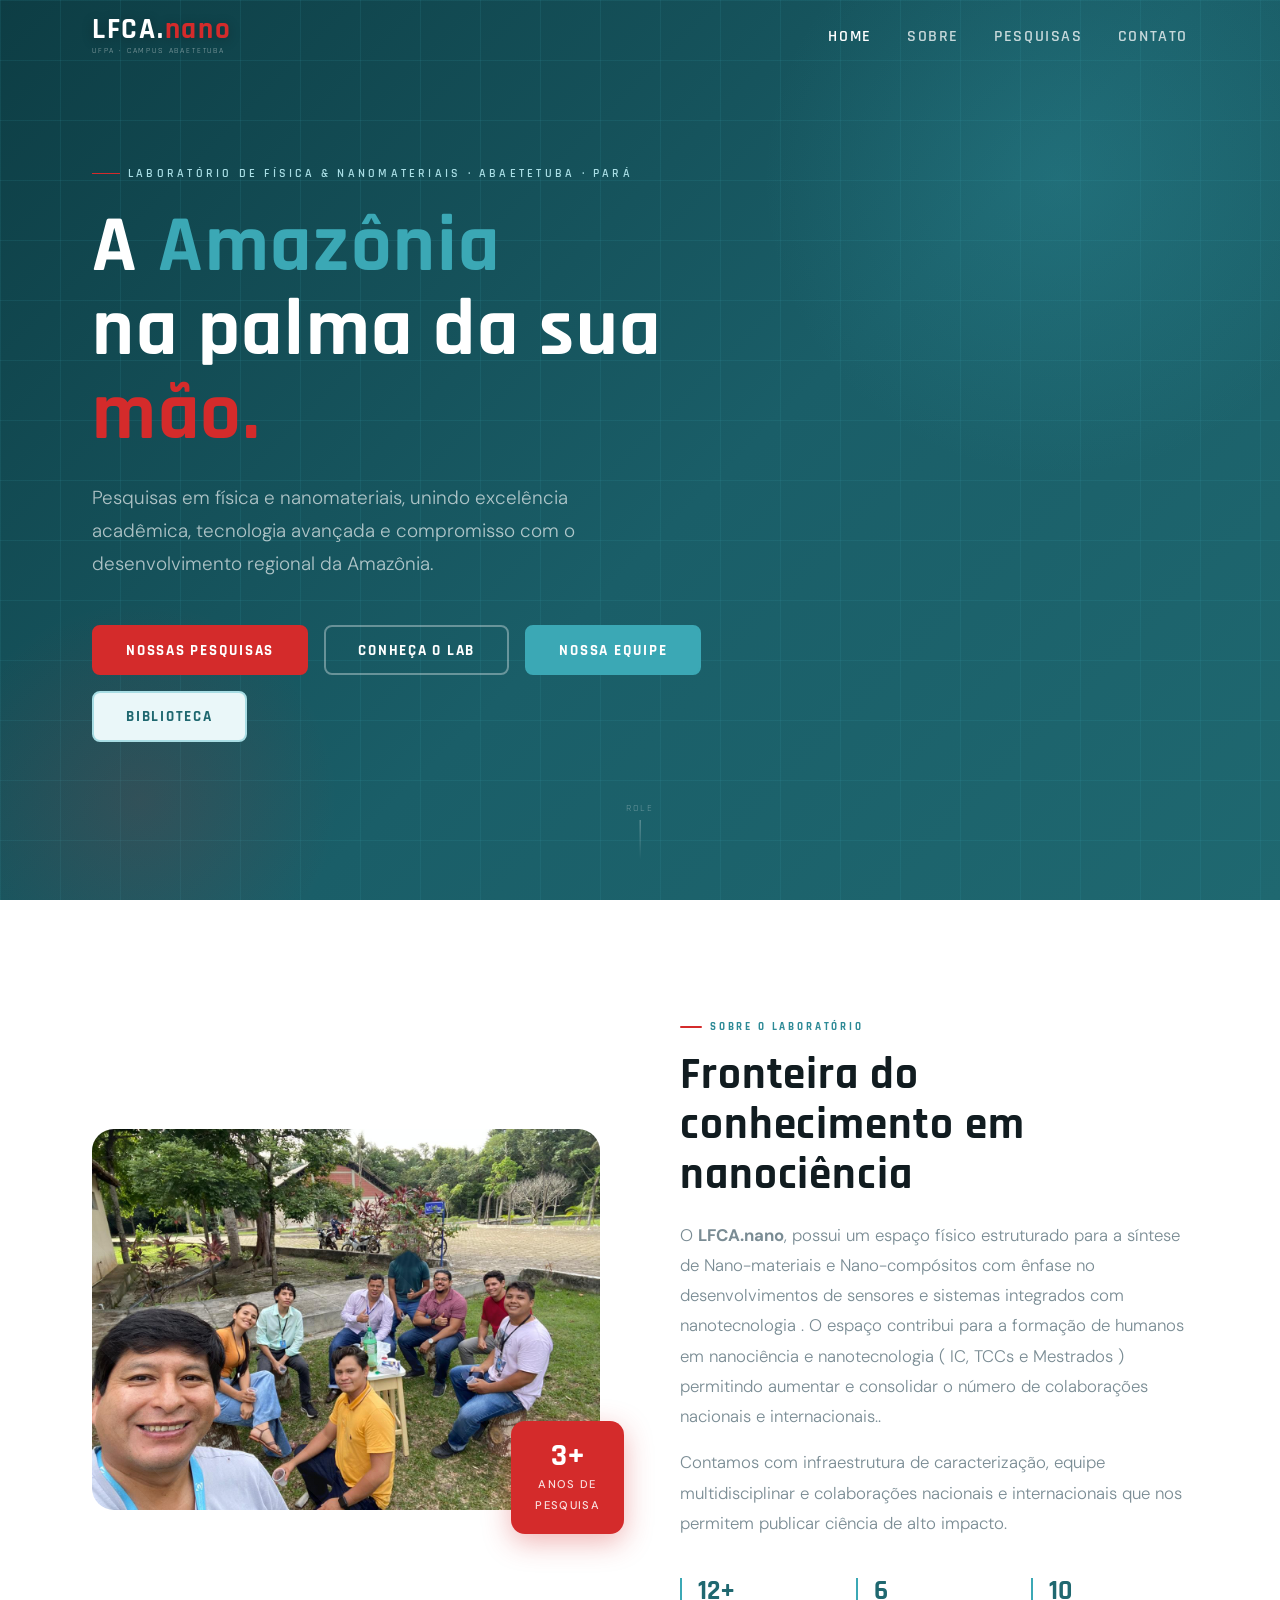
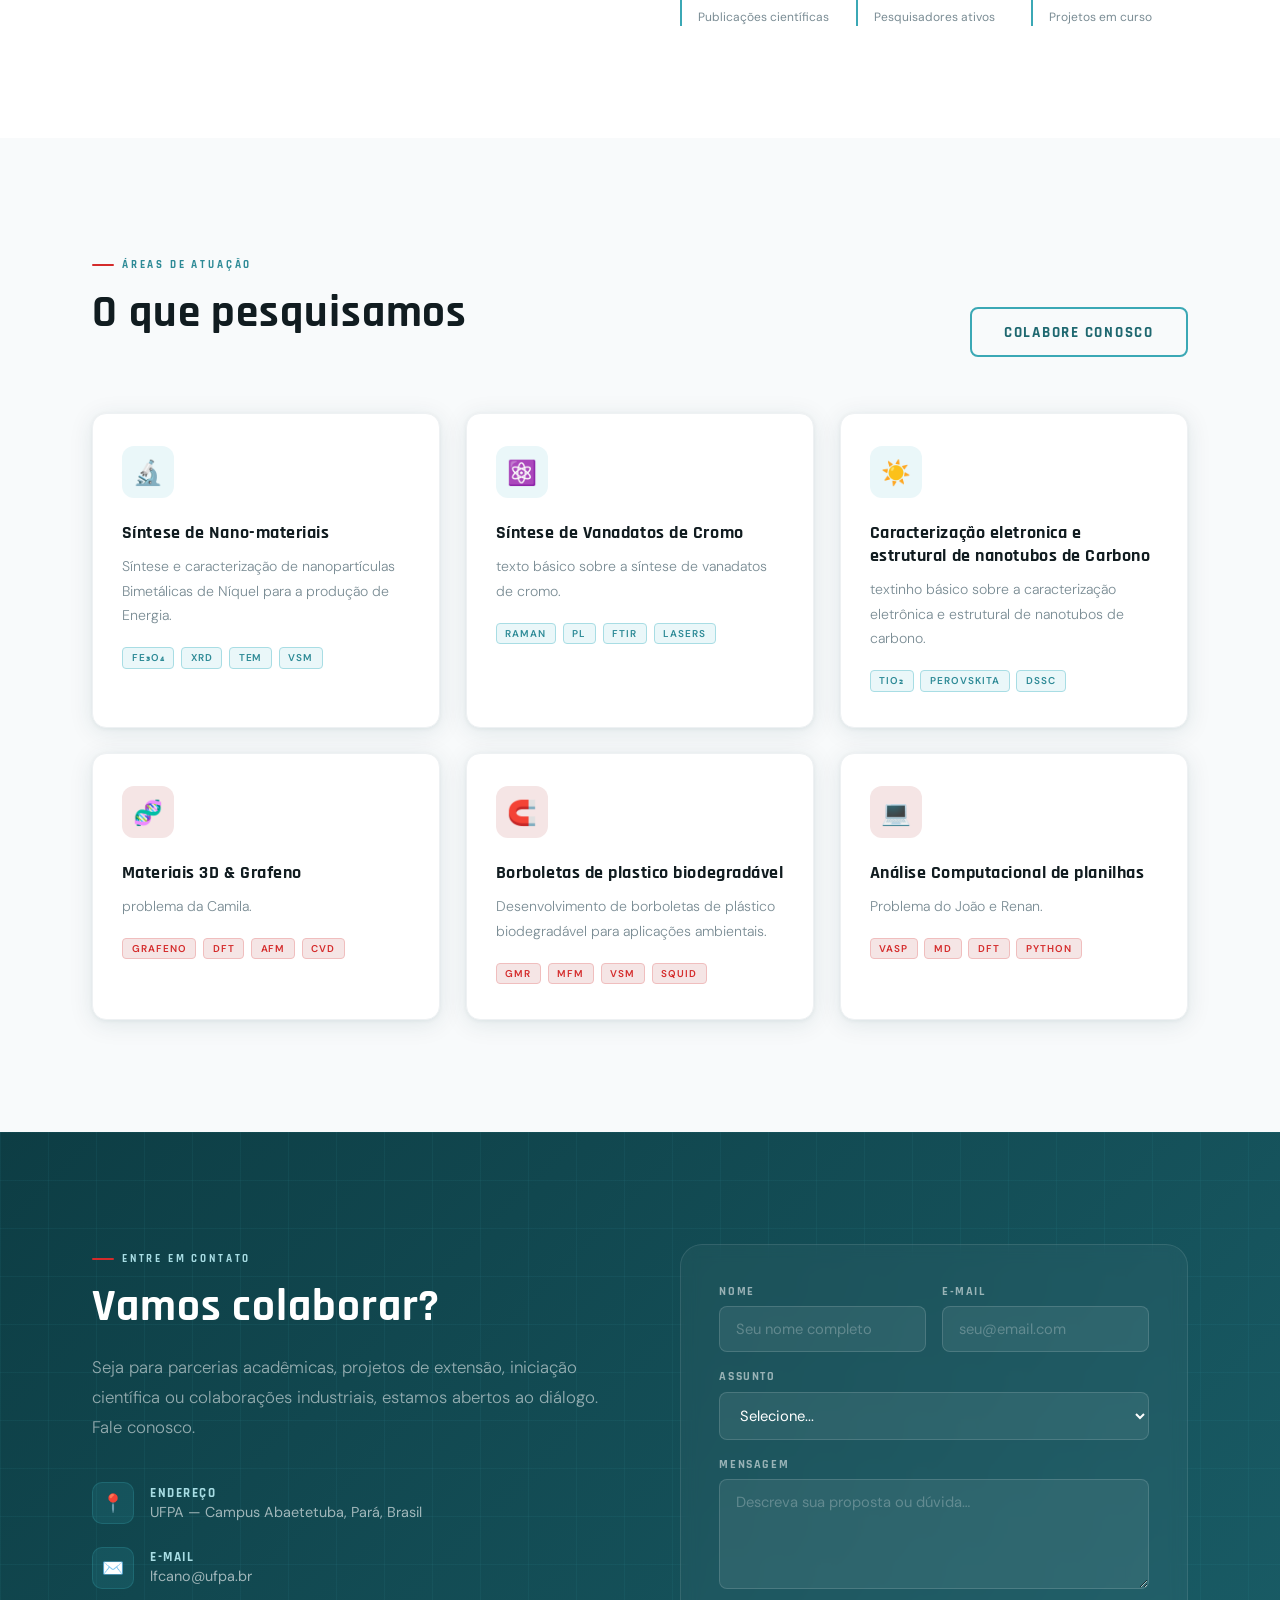
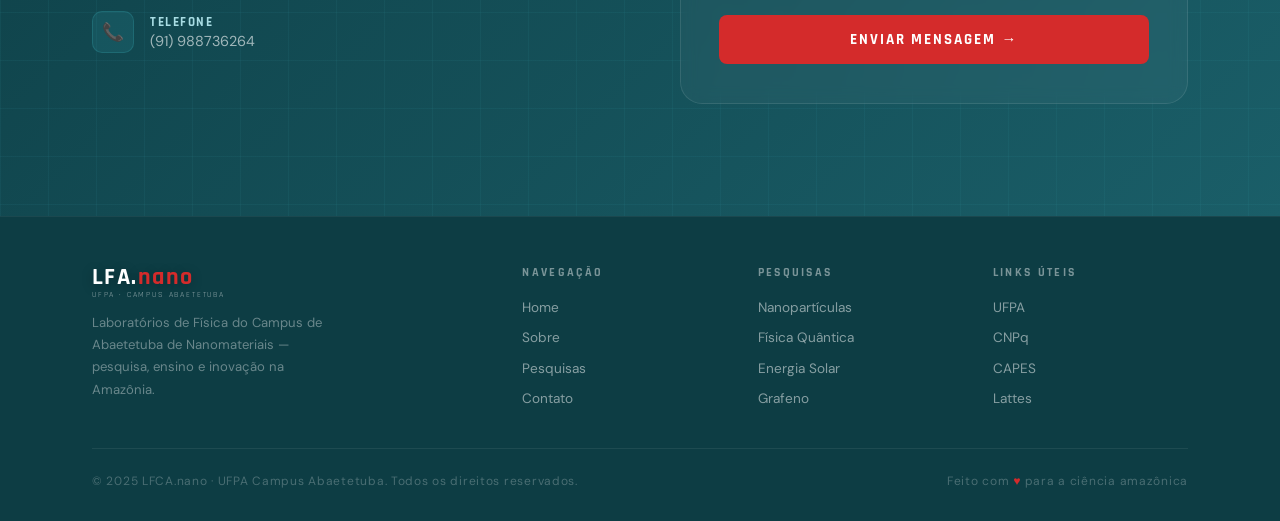
==== index.html @ 05cb4c03 "Rename main.html to index.html" ====
<!DOCTYPE html>
<html lang="pt-BR">
<head>
  <meta charset="UTF-8" />
  <meta name="viewport" content="width=device-width, initial-scale=1.0" />
  <title>LFCA.nano — Laboratório de Física & Nanomateriais</title>
  <link rel="stylesheet" href="main.css">
  <link href="https://fonts.googleapis.com/css2?family=Rajdhani:wght@400;500;600;700&family=DM+Sans:ital,opsz,wght@0,9..40,300;0,9..40,400;0,9..40,500;0,9..40,600;1,9..40,300&display=swap" rel="stylesheet" />


</head>
<body>

  <!-- ╔══════════════════════════════╗
       ║          HEADER             ║
       ╚══════════════════════════════╝ -->
  <header id="header">
    <div class="container">
      <nav class="nav-inner">
        <a href="#home" class="nav-logo">
          <span class="nav-logo-main">LFCA.<span>nano</span></span>
          <span class="nav-logo-sub">UFPA · Campus Abaetetuba</span>
        </a>

        <ul class="nav-links">
          <li><a href="#home">Home</a></li>
          <li><a href="#sobre">Sobre</a></li>
          <li><a href="#pesquisas">Pesquisas</a></li>
          <li><a href="#contato">Contato</a></li>
        </ul>

        <button class="nav-burger" id="burger" aria-label="Menu">
          <span></span><span></span><span></span>
        </button>
      </nav>

      <div class="nav-mobile" id="mobileMenu">
        <a href="#home"      onclick="closeMenu()">Home</a>
        <a href="#sobre"     onclick="closeMenu()">Sobre</a>
        <a href="#pesquisas" onclick="closeMenu()">Pesquisas</a>
        <a href="#contato"   onclick="closeMenu()">Contato</a>
      </div>
    </div>
  </header>

  <!-- ╔══════════════════════════════╗
       ║            HERO             ║
       ╚══════════════════════════════╝ -->
  <section id="home">
    <div class="hero-orb-2"></div>
    <div class="container">
      <div class="hero-content">
        <div class="hero-eyebrow">Laboratório de Física & Nanomateriais · Abaetetuba · Pará</div>
        <h1 class="hero-title">
          A <em> Amazônia </em><br>
          na palma da sua <br>
          <span class="accent">mão.</span>
        </h1>
        <p class="hero-sub">
          Pesquisas em física e nanomateriais, unindo excelência acadêmica, 
          tecnologia avançada e compromisso com o desenvolvimento regional da Amazônia.
        </p>
        <div class="hero-actions">
          <a href="#pesquisas" class="btn btn-primary">Nossas Pesquisas</a>
          <a href="#sobre"     class="btn btn-outline">Conheça o Lab</a>
          <a href="nossaequipe.html" class="btn btn-secondary">Nossa Equipe</a>
          <a href="biblioteca.html" class="btn btn-terciary">Biblioteca</a>
        </div>
      </div>
    </div>
    <div class="hero-scroll">
      <span>Role</span>
      <div class="scroll-line"></div>
    </div>
  </section>

  <!-- ╔══════════════════════════════╗
       ║            SOBRE            ║
       ╚══════════════════════════════╝ -->
  <section id="sobre">
    <div class="container">
      <div class="sobre-grid">

        <div class="sobre-visual reveal">
          <div class="sobre-box">
            <img src="src/image/nós.jpeg" alt="">
            <div class="sobre-box-icon"></div>
          </div>
          <div class="sobre-badge">
            <span class="sobre-badge-num">3+</span>
            <span class="sobre-badge-lbl">Anos de<br>Pesquisa</span>
          </div>
        </div>

        <div class="sobre-text reveal">
          <div class="section-label">Sobre o Laboratório</div>
          <h2 class="section-title">Fronteira do conhecimento em nanociência</h2>
          <p class="section-desc">
            O <strong>LFCA.nano</strong>, possui um espaço físico estruturado para a síntese de Nano-materiais
             e Nano-compósitos com ênfase no desenvolvimentos de sensores e 
             sistemas integrados com nanotecnologia .
             O espaço contribui para a formação de humanos em nanociência
              e nanotecnologia ( IC, TCCs e Mestrados ) permitindo aumentar e consolidar o número de colaborações nacionais e internacionais..
          </p>
          <p class="section-desc" style="margin-top:1rem;">
            Contamos com infraestrutura de caracterização, equipe multidisciplinar 
            e colaborações nacionais e internacionais que nos permitem publicar ciência de alto impacto.
          </p>

          <div class="sobre-stats">
            <div class="stat-item">
              <div class="stat-num">12+</div>
              <div class="stat-lbl">Publicações científicas</div>
            </div>
            <div class="stat-item">
              <div class="stat-num">6</div>
              <div class="stat-lbl">Pesquisadores ativos</div>
            </div>
            <div class="stat-item">
              <div class="stat-num">10</div>
              <div class="stat-lbl">Projetos em curso</div>
            </div>
          </div>
        </div>

      </div>
    </div>
  </section>

  <!-- ╔══════════════════════════════╗
       ║          PESQUISAS          ║
       ╚══════════════════════════════╝ -->
  <section id="pesquisas">
    <div class="container">
      <div class="pesquisas-header reveal">
        <div>
          <div class="section-label">Áreas de Atuação</div>
          <h2 class="section-title">O que pesquisamos</h2>
        </div>
        <a href="#contato" class="btn btn-outline" style="border-color:var(--teal-400);color:var(--teal-700);">
          Colabore conosco
        </a>
      </div>

      <div class="cards-grid">

        <div class="area-card reveal">
          <div class="card-icon">🔬</div>
          <div class="card-title">Síntese de Nano-materiais</div>
          <p class="card-desc">Síntese e caracterização de nanopartículas Bimetálicas de Níquel para a produção de Energia.</p>
          <div class="card-tags">
            <span class="ctag">Fe₃O₄</span>
            <span class="ctag">XRD</span>
            <span class="ctag">TEM</span>
            <span class="ctag">VSM</span>
          </div>
        </div>

        <div class="area-card reveal" style="transition-delay:.1s">
          <div class="card-icon">⚛️</div>
          <div class="card-title">Síntese de Vanadatos de Cromo</div>
          <p class="card-desc">texto básico sobre a síntese de vanadatos de cromo.</p>
          <div class="card-tags">
            <span class="ctag">Raman</span>
            <span class="ctag">PL</span>
            <span class="ctag">FTIR</span>
            <span class="ctag">Lasers</span>
          </div>
        </div>

        <div class="area-card reveal" style="transition-delay:.2s">
          <div class="card-icon">☀️</div>
          <div class="card-title">Caracterização eletronica e estrutural de nanotubos de Carbono</div>
          <p class="card-desc">textinho básico sobre a caracterização eletrônica e estrutural de nanotubos de carbono.</p>
          <div class="card-tags">
            <span class="ctag">TiO₂</span>
            <span class="ctag">Perovskita</span>
            <span class="ctag">DSSC</span>
          </div>
        </div>

        <div class="area-card red-accent reveal" style="transition-delay:.05s">
          <div class="card-icon">🧬</div>
          <div class="card-title">Materiais 3D & Grafeno</div>
          <p class="card-desc">problema da Camila.</p>
          <div class="card-tags">
            <span class="ctag">Grafeno</span>
            <span class="ctag">DFT</span>
            <span class="ctag">AFM</span>
            <span class="ctag">CVD</span>
          </div>
        </div>

        <div class="area-card red-accent reveal" style="transition-delay:.15s">
          <div class="card-icon">🧲</div>
          <div class="card-title">Borboletas de plastico biodegradável</div>
          <p class="card-desc">Desenvolvimento de borboletas de plástico biodegradável para aplicações ambientais.</p>
          <div class="card-tags">
            <span class="ctag">GMR</span>
            <span class="ctag">MFM</span>
            <span class="ctag">VSM</span>
            <span class="ctag">SQUID</span>
          </div>
        </div>

        <div class="area-card red-accent reveal" style="transition-delay:.25s">
          <div class="card-icon">💻</div>
          <div class="card-title">Análise Computacional de planilhas</div>
          <p class="card-desc">Problema do João e Renan.</p>
          <div class="card-tags">
            <span class="ctag">VASP</span>
            <span class="ctag">MD</span>
            <span class="ctag">DFT</span>
            <span class="ctag">Python</span>
          </div>
        </div>

      </div>
    </div>
  </section>

  <!-- ╔══════════════════════════════╗
       ║          CONTATO            ║
       ╚══════════════════════════════╝ -->
  <section id="contato">
    <div class="container">
      <div class="contato-inner">

        <div class="contato-text reveal">
          <div class="section-label">Entre em Contato</div>
          <h2 class="section-title" style="color:var(--white)">Vamos colaborar?</h2>
          <p class="section-desc">
            Seja para parcerias acadêmicas, projetos de extensão, iniciação científica ou colaborações 
            industriais, estamos abertos ao diálogo. Fale conosco.
          </p>
          <div class="contato-info">
            <div class="info-item">
              <div class="info-icon">📍</div>
              <div class="info-text">
                <strong>Endereço</strong>
                <span>UFPA — Campus Abaetetuba, Pará, Brasil</span>
              </div>
            </div>
            <div class="info-item">
              <div class="info-icon">✉️</div>
              <div class="info-text">
                <strong>E-mail</strong>
                <span> <a href="mailto:lfcano@ufpa.br">lfcano@ufpa.br</a></span>
              </div>
            </div>
            <div class="info-item">
              <div class="info-icon">📞</div>
              <div class="info-text">
                <strong>Telefone</strong>
                <span>(91) 988736264</span>
              </div>
            </div>
          </div>
        </div>

        <div class="contato-form reveal">
          <div class="form-row">
            <div class="form-group">
              <label>Nome</label>
              <input type="text" placeholder="Seu nome completo" />
            </div>
            <div class="form-group">
              <label>E-mail</label>
              <input type="email" placeholder="seu@email.com" />
            </div>
          </div>
          <div class="form-group">
            <label>Assunto</label>
            <select>
              <option value="">Selecione...</option>
              <option>Iniciação Científica</option>
              <option>Parceria Acadêmica</option>
              <option>Colaboração Industrial</option>
              <option>Visita ao Laboratório</option>
              <option>Outro</option>
            </select>
          </div>
          <div class="form-group">
            <label>Mensagem</label>
            <textarea placeholder="Descreva sua proposta ou dúvida…"></textarea>
          </div>
          <button class="form-submit" onclick="submitForm(event)">Enviar Mensagem →</button>
        </div>

      </div>
    </div>
  </section>

  <!-- ╔══════════════════════════════╗
       ║           FOOTER            ║
       ╚══════════════════════════════╝ -->
  <footer>
    <div class="container">
      <div class="footer-inner">

        <div class="footer-brand">
          <div class="nav-logo">
            <span class="nav-logo-main">LFA.<span>nano</span></span>
            <span class="nav-logo-sub">UFPA · Campus Abaetetuba</span>
          </div>
          <p>Laboratórios de Física do Campus de Abaetetuba de Nanomateriais — pesquisa, ensino e inovação na Amazônia.</p>
        </div>

        <div class="footer-col">
          <h4>Navegação</h4>
          <ul>
            <li><a href="#home">Home</a></li>
            <li><a href="#sobre">Sobre</a></li>
            <li><a href="#pesquisas">Pesquisas</a></li>
            <li><a href="#contato">Contato</a></li>
          </ul>
        </div>

        <div class="footer-col">
          <h4>Pesquisas</h4>
          <ul>
            <li><a href="#pesquisas">Nanopartículas</a></li>
            <li><a href="#pesquisas">Física Quântica</a></li>
            <li><a href="#pesquisas">Energia Solar</a></li>
            <li><a href="#pesquisas">Grafeno</a></li>
          </ul>
        </div>

        <div class="footer-col">
          <h4>Links Úteis</h4>
          <ul>
            <li><a href="https://www.ufpa.br" target="_blank">UFPA</a></li>
            <li><a href="https://www.cnpq.br" target="_blank">CNPq</a></li>
            <li><a href="https://www.capes.gov.br" target="_blank">CAPES</a></li>
            <li><a href="https://lattes.cnpq.br" target="_blank">Lattes</a></li>
          </ul>
        </div>

      </div>

      <div class="footer-bottom">
        <p>© 2025 LFCA.nano · UFPA Campus Abaetetuba. Todos os direitos reservados.</p>
        <p>Feito com <span>♥</span> para a ciência amazônica</p>
      </div>
    </div>
  </footer>
  <script src="main.js"></script>
</body>
</html>
---- main.css ----
/* ═══════════════════════════════════════
       TOKENS & RESET
    ═══════════════════════════════════════ */
    :root {
      --teal-900: #0d3d44;
      --teal-800: #1a5e68;
      --teal-700: #1f6870;
      --teal-600: #2d8a96;
      --teal-400: #3ba8b5;
      --teal-200: #a8dde4;
      --teal-50:  #eaf7f9;
      --red:      #d42b2b;
      --red-soft: #f5e5e5;
      --white:    #ffffff;
      --gray-50:  #f8fafb;
      --gray-100: #eef1f3;
      --gray-300: #c8d0d5;
      --gray-500: #7a8c94;
      --gray-700: #3d4f56;
      --gray-900: #111c20;

      --font-display: 'Rajdhani', sans-serif;
      --font-body:    'DM Sans', sans-serif;

      --radius-sm: 8px;
      --radius-md: 14px;
      --radius-lg: 22px;

      --shadow-card: 0 4px 24px rgba(13,61,68,.10), 0 1px 4px rgba(13,61,68,.06);
      --shadow-card-hover: 0 16px 48px rgba(13,61,68,.18), 0 2px 8px rgba(13,61,68,.08);

      --transition: .28s cubic-bezier(.4,0,.2,1);
    }

    *, *::before, *::after { box-sizing: border-box; margin: 0; padding: 0; }

    html { scroll-behavior: smooth; font-size: 16px; }

    body {
      font-family: var(--font-body);
      color: var(--gray-900);
      background: var(--white);
      overflow-x: hidden;
      -webkit-font-smoothing: antialiased;
    }

    img { max-width: 100%; display: block; }
    a   { text-decoration: none; color: inherit; }

    .container {
      width: 100%;
      max-width: 1160px;
      margin: 0 auto;
      padding: 0 2rem;
    }

    /* ═══════════════════════════════════════
       HEADER / NAV
    ═══════════════════════════════════════ */
    #header {
      position: fixed; top: 0; left: 0; right: 0;
      z-index: 100;
      background: transparent;
      transition: background var(--transition), box-shadow var(--transition), backdrop-filter var(--transition);
    }
    #header.scrolled {
      background: rgba(10, 48, 55, 0.92);
      backdrop-filter: blur(16px);
      box-shadow: 0 2px 24px rgba(0,0,0,.18);
    }

    .nav-inner {
      display: flex;
      align-items: center;
      justify-content: space-between;
      height: 72px;
    }

    /* logo */
    .nav-logo {
      display: flex;
      flex-direction: column;
      line-height: 1;
    }
    .nav-logo-main {
      font-family: var(--font-display);
      font-size: 1.8rem;
      font-weight: 700;
      color: var(--white);
      letter-spacing: .06em;
      text-shadow: 0 2px 12px rgba(0,0,0,.3);
    }
    .nav-logo-main span { color: var(--red); }
    .nav-logo-sub {
      font-family: var(--font-display);
      font-size: .52rem;
      letter-spacing: .22em;
      color: rgba(255,255,255,.55);
      text-transform: uppercase;
      margin-top: 2px;
    }

    /* links */
    .nav-links {
      display: flex;
      align-items: center;
      gap: 2.2rem;
      list-style: none;
    }
    .nav-links a {
      font-family: var(--font-display);
      font-size: 1rem;
      font-weight: 600;
      letter-spacing: .1em;
      text-transform: uppercase;
      color: rgba(255,255,255,.75);
      transition: color var(--transition);
      position: relative;
      padding-bottom: 3px;
    }
    .nav-links a::after {
      content: '';
      position: absolute; bottom: 0; left: 0;
      width: 0; height: 2px;
      background: var(--red);
      border-radius: 2px;
      transition: width var(--transition);
    }
    .nav-links a:hover         { color: var(--white); }
    .nav-links a:hover::after  { width: 100%; }

    /* hamburger */
    .nav-burger {
      display: none;
      flex-direction: column;
      gap: 5px;
      cursor: pointer;
      background: none; border: none; padding: 4px;
    }
    .nav-burger span {
      display: block; width: 26px; height: 2px;
      background: var(--white); border-radius: 2px;
      transition: transform var(--transition), opacity var(--transition);
    }
    .nav-burger.open span:nth-child(1) { transform: translateY(7px) rotate(45deg); }
    .nav-burger.open span:nth-child(2) { opacity: 0; }
    .nav-burger.open span:nth-child(3) { transform: translateY(-7px) rotate(-45deg); }

    /* mobile menu */
    .nav-mobile {
      display: none;
      flex-direction: column;
      background: rgba(10,48,55,.97);
      backdrop-filter: blur(16px);
      padding: 1.5rem 2rem 2rem;
      gap: 1.2rem;
      border-top: 1px solid rgba(255,255,255,.08);
    }
    .nav-mobile a {
      font-family: var(--font-display);
      font-size: 1.2rem;
      font-weight: 600;
      letter-spacing: .14em;
      text-transform: uppercase;
      color: rgba(255,255,255,.8);
    }
    .nav-mobile.open { display: flex; }

    /* ═══════════════════════════════════════
       HERO
    ═══════════════════════════════════════ */
    #home {
      position: relative;
      min-height: 100vh;
      display: flex;
      align-items: center;
      overflow: hidden;
      background: linear-gradient(135deg, var(--teal-900) 0%, var(--teal-800) 55%, var(--teal-700) 100%);
    }

    /* animated grid overlay */
    #home::before {
      content: '';
      position: absolute; inset: 0;
      background-image:
        linear-gradient(rgba(58,168,181,.12) 1px, transparent 1px),
        linear-gradient(90deg, rgba(58,168,181,.12) 1px, transparent 1px);
      background-size: 60px 60px;
      animation: grid-drift 18s linear infinite;
      pointer-events: none;
    }
    @keyframes grid-drift {
      0%   { transform: translate(0,0); }
      100% { transform: translate(60px, 60px); }
    }

    /* glow orbs */
    #home::after {
      content: '';
      position: absolute;
      width: 600px; height: 600px;
      top: -120px; right: -80px;
      border-radius: 50%;
      background: radial-gradient(circle, rgba(58,168,181,.22) 0%, transparent 70%);
      pointer-events: none;
    }
    .hero-orb-2 {
      position: absolute;
      width: 400px; height: 400px;
      bottom: -100px; left: -60px;
      border-radius: 50%;
      background: radial-gradient(circle, rgba(212,43,43,.14) 0%, transparent 70%);
      pointer-events: none;
    }

    .hero-content {
      position: relative; z-index: 2;
      max-width: 760px;
    }

    .hero-eyebrow {
      display: inline-flex;
      align-items: center;
      gap: .5rem;
      font-family: var(--font-display);
      font-size: .72rem;
      font-weight: 600;
      letter-spacing: .28em;
      text-transform: uppercase;
      color: var(--teal-200);
      margin-bottom: 1.5rem;
      opacity: 0;
      animation: fade-up .7s .2s forwards;
    }
    .hero-eyebrow::before {
      content: '';
      display: block;
      width: 28px; height: 1px;
      background: var(--red);
    }

    .hero-title {
      font-family: var(--font-display);
      font-size: clamp(2.6rem, 6.5vw, 5rem);
      font-weight: 700;
      line-height: 1.05;
      letter-spacing: .02em;
      color: var(--white);
      margin-bottom: 1.5rem;
      opacity: 0;
      animation: fade-up .7s .4s forwards;
    }
    .hero-title em {
      font-style: normal;
      color: var(--teal-400);
    }
    .hero-title .accent { color: var(--red); }

    .hero-sub {
      font-size: clamp(1rem, 2vw, 1.18rem);
      font-weight: 300;
      line-height: 1.75;
      color: rgba(255,255,255,.65);
      max-width: 560px;
      margin-bottom: 2.8rem;
      opacity: 0;
      animation: fade-up .7s .6s forwards;
    }

    .hero-actions {
      display: flex;
      flex-wrap: wrap;
      gap: 1rem;
      opacity: 0;
      animation: fade-up .7s .8s forwards;
    }

    .btn {
      display: inline-flex;
      align-items: center;
      gap: .5rem;
      font-family: var(--font-display);
      font-size: .92rem;
      font-weight: 700;
      letter-spacing: .12em;
      text-transform: uppercase;
      padding: .85rem 2rem;
      border-radius: var(--radius-sm);
      border: 2px solid transparent;
      cursor: pointer;
      transition: all var(--transition);
    }
    .btn-primary {
      background: var(--red);
      color: var(--white);
      border-color: var(--red);
    }
    .btn-primary:hover {
      background: #b82424;
      border-color: #b82424;
      transform: translateY(-2px);
      box-shadow: 0 8px 28px rgba(212,43,43,.4);
    }
    .btn-secondary {
      background: var(--teal-400);
      color: var(--white);
      border-color: var(--teal-400);
    }
    .btn-secondary:hover {
      background: var(--teal-600);
      border-color: var(--teal-600);
      transform: translateY(-2px);
      box-shadow: 0 8px 28px rgba(58,168,181,.35);
    }
    .btn-terciary {
      background: var(--teal-50);
      color: var(--teal-700);
      border-color: var(--teal-200);
    }
    .btn-terciary:hover {
      background: var(--teal-200);
      border-color: var(--teal-400);
      transform: translateY(-2px);
      box-shadow: 0 8px 28px rgba(58,168,181,.25);
    }
    .btn-outline {
      background: transparent;
      color: var(--white);
      border-color: rgba(255,255,255,.35);
    }
    .btn-outline:hover {
      background: rgba(255,255,255,.1);
      border-color: var(--white);
      transform: translateY(-2px);
    }

    /* scroll indicator */
    .hero-scroll {
      position: absolute;
      bottom: 2.5rem; left: 50%;
      transform: translateX(-50%);
      display: flex;
      flex-direction: column;
      align-items: center;
      gap: .4rem;
      opacity: 0;
      animation: fade-in 1s 1.4s forwards;
      z-index: 2;
    }
    .hero-scroll span {
      font-family: var(--font-display);
      font-size: .6rem;
      letter-spacing: .2em;
      text-transform: uppercase;
      color: rgba(255,255,255,.35);
    }
    .scroll-line {
      width: 1px; height: 40px;
      background: linear-gradient(to bottom, rgba(255,255,255,.4), transparent);
      animation: scroll-bounce 2s ease-in-out infinite;
    }
    @keyframes scroll-bounce {
      0%, 100% { transform: scaleY(1);   opacity: .6; }
      50%       { transform: scaleY(.6); opacity: .2; }
    }

    /* ═══════════════════════════════════════
       SECTION UTILS
    ═══════════════════════════════════════ */
    section { padding: 7rem 0; }

    .section-label {
      display: inline-flex;
      align-items: center;
      gap: .5rem;
      font-family: var(--font-display);
      font-size: .68rem;
      font-weight: 700;
      letter-spacing: .26em;
      text-transform: uppercase;
      color: var(--teal-600);
      margin-bottom: 1rem;
    }
    .section-label::before {
      content: '';
      display: block;
      width: 22px; height: 2px;
      background: var(--red);
      border-radius: 2px;
    }

    .section-title {
      font-family: var(--font-display);
      font-size: clamp(1.8rem, 4vw, 2.8rem);
      font-weight: 700;
      line-height: 1.12;
      letter-spacing: .02em;
      color: var(--gray-900);
      margin-bottom: 1.2rem;
    }

    .section-desc {
      font-size: 1.05rem;
      font-weight: 300;
      line-height: 1.8;
      color: var(--gray-500);
      max-width: 600px;
    }

    /* reveal animation via IntersectionObserver */
    .reveal {
      opacity: 0;
      transform: translateY(32px);
      transition: opacity .65s ease, transform .65s ease;
    }
    .reveal.visible {
      opacity: 1;
      transform: translateY(0);
    }

    /* ═══════════════════════════════════════
       SOBRE
    ═══════════════════════════════════════ */
    #sobre { background: var(--white); }

    .sobre-grid {
      display: grid;
      grid-template-columns: 1fr 1fr;
      gap: 5rem;
      align-items: center;
    }

    .sobre-visual {
      position: relative;
    }
    .sobre-box {
      width: 100%;
      aspect-ratio: 4/3;
      border-radius: var(--radius-lg);
      background: linear-gradient(135deg, var(--teal-800), var(--teal-600));
      display: flex;
      align-items: center;
      justify-content: center;
      overflow: hidden;
      position: relative;
    }
    .sobre-box::before {
      content: '';
      position: absolute; inset: 0;
      background:
        repeating-linear-gradient(45deg, transparent, transparent 24px, rgba(255,255,255,.04) 24px, rgba(255,255,255,.04) 48px);
    }
    .sobre-box-icon {
      font-family: var(--font-display);
      font-size: 5rem;
      font-weight: 700;
      color: rgba(255,255,255,.12);
      letter-spacing: .06em;
      position: relative; z-index: 1;
      user-select: none;
    }

    .sobre-badge {
      position: absolute;
      bottom: -1.5rem; right: -1.5rem;
      background: var(--red);
      color: var(--white);
      border-radius: var(--radius-md);
      padding: 1.2rem 1.5rem;
      box-shadow: 0 8px 28px rgba(212,43,43,.35);
      text-align: center;
    }
    .sobre-badge-num {
      font-family: var(--font-display);
      font-size: 2rem;
      font-weight: 700;
      line-height: 1;
      display: block;
    }
    .sobre-badge-lbl {
      font-size: .7rem;
      font-weight: 500;
      letter-spacing: .12em;
      text-transform: uppercase;
      opacity: .85;
    }

    .sobre-text .section-desc { max-width: 100%; }

    .sobre-stats {
      display: grid;
      grid-template-columns: repeat(3, 1fr);
      gap: 1.2rem;
      margin-top: 2.5rem;
    }
    .stat-item {
      border-left: 2px solid var(--teal-400);
      padding-left: 1rem;
    }
    .stat-num {
      font-family: var(--font-display);
      font-size: 1.7rem;
      font-weight: 700;
      color: var(--teal-700);
      line-height: 1;
    }
    .stat-lbl {
      font-size: .75rem;
      font-weight: 400;
      color: var(--gray-500);
      margin-top: .25rem;
      line-height: 1.4;
    }

    /* ═══════════════════════════════════════
       PESQUISAS / ÁREAS
    ═══════════════════════════════════════ */
    #pesquisas { background: var(--gray-50); }

    .pesquisas-header {
      display: flex;
      justify-content: space-between;
      align-items: flex-end;
      flex-wrap: wrap;
      gap: 1.5rem;
      margin-bottom: 3.5rem;
    }

    .cards-grid {
      display: grid;
      grid-template-columns: repeat(3, 1fr);
      gap: 1.6rem;
    }

    .area-card {
      background: var(--white);
      border-radius: var(--radius-md);
      padding: 2rem 1.8rem 2.2rem;
      box-shadow: var(--shadow-card);
      border: 1px solid var(--gray-100);
      position: relative;
      overflow: hidden;
      transition: transform var(--transition), box-shadow var(--transition), border-color var(--transition);
      cursor: default;
    }
    .area-card::before {
      content: '';
      position: absolute;
      top: 0; left: 0; right: 0;
      height: 4px;
      background: linear-gradient(90deg, var(--teal-600), var(--teal-400));
      transform: scaleX(0);
      transform-origin: left;
      transition: transform var(--transition);
    }
    .area-card:hover {
      transform: translateY(-6px);
      box-shadow: var(--shadow-card-hover);
      border-color: var(--teal-200);
    }
    .area-card:hover::before { transform: scaleX(1); }

    .area-card.red-accent::before {
      background: linear-gradient(90deg, var(--red), #e85b5b);
    }

    .card-icon {
      width: 52px; height: 52px;
      border-radius: 12px;
      background: var(--teal-50);
      display: flex; align-items: center; justify-content: center;
      margin-bottom: 1.4rem;
      font-size: 1.5rem;
    }
    .area-card.red-accent .card-icon {
      background: var(--red-soft);
    }

    .card-title {
      font-family: var(--font-display);
      font-size: 1.15rem;
      font-weight: 700;
      letter-spacing: .03em;
      color: var(--gray-900);
      margin-bottom: .65rem;
    }
    .card-desc {
      font-size: .88rem;
      font-weight: 300;
      line-height: 1.75;
      color: var(--gray-500);
    }

    .card-tags {
      display: flex;
      flex-wrap: wrap;
      gap: .4rem;
      margin-top: 1.2rem;
    }
    .ctag {
      font-size: .62rem;
      font-weight: 600;
      letter-spacing: .1em;
      text-transform: uppercase;
      color: var(--teal-600);
      background: var(--teal-50);
      border: 1px solid var(--teal-200);
      padding: .2rem .55rem;
      border-radius: 4px;
    }
    .area-card.red-accent .ctag {
      color: var(--red);
      background: var(--red-soft);
      border-color: #f0bebe;
    }

    /* ═══════════════════════════════════════
       CONTATO
    ═══════════════════════════════════════ */
    #contato {
      background: linear-gradient(135deg, var(--teal-900) 0%, var(--teal-800) 100%);
      position: relative;
      overflow: hidden;
    }
    #contato::before {
      content: '';
      position: absolute; inset: 0;
      background-image:
        linear-gradient(rgba(58,168,181,.08) 1px, transparent 1px),
        linear-gradient(90deg, rgba(58,168,181,.08) 1px, transparent 1px);
      background-size: 48px 48px;
      pointer-events: none;
    }

    .contato-inner {
      position: relative; z-index: 1;
      display: grid;
      grid-template-columns: 1fr 1fr;
      gap: 5rem;
      align-items: start;
    }

    .contato-text .section-label { color: var(--teal-200); }
    .contato-text .section-title { color: var(--white); }
    .contato-text .section-desc  { color: rgba(255,255,255,.55); }

    .contato-info {
      display: flex;
      flex-direction: column;
      gap: 1.4rem;
      margin-top: 2.5rem;
    }
    .info-item {
      display: flex;
      align-items: center;
      gap: 1rem;
    }
    .info-icon {
      width: 42px; height: 42px;
      border-radius: 10px;
      background: rgba(58,168,181,.15);
      border: 1px solid rgba(58,168,181,.25);
      display: flex; align-items: center; justify-content: center;
      font-size: 1.1rem;
      flex-shrink: 0;
    }
    .info-text strong {
      display: block;
      font-family: var(--font-display);
      font-size: .8rem;
      font-weight: 700;
      letter-spacing: .12em;
      text-transform: uppercase;
      color: var(--teal-200);
    }
    .info-text span {
      font-size: .9rem;
      color: rgba(255,255,255,.6);
    }

    /* form */
    .contato-form {
      background: rgba(255,255,255,.04);
      border: 1px solid rgba(255,255,255,.1);
      border-radius: var(--radius-lg);
      padding: 2.4rem;
      backdrop-filter: blur(8px);
    }

    .form-row {
      display: grid;
      grid-template-columns: 1fr 1fr;
      gap: 1rem;
    }

    .form-group {
      display: flex;
      flex-direction: column;
      gap: .45rem;
      margin-bottom: 1.1rem;
    }
    .form-group label {
      font-family: var(--font-display);
      font-size: .72rem;
      font-weight: 700;
      letter-spacing: .14em;
      text-transform: uppercase;
      color: rgba(255,255,255,.55);
    }
    .form-group input,
    .form-group textarea,
    .form-group select {
      background: rgba(255,255,255,.07);
      border: 1px solid rgba(255,255,255,.14);
      border-radius: var(--radius-sm);
      padding: .75rem 1rem;
      color: var(--white);
      font-family: var(--font-body);
      font-size: .92rem;
      outline: none;
      transition: border-color var(--transition), background var(--transition);
      width: 100%;
    }
    .form-group input::placeholder,
    .form-group textarea::placeholder {
      color: rgba(255,255,255,.25);
    }
    .form-group input:focus,
    .form-group textarea:focus,
    .form-group select:focus {
      border-color: var(--teal-400);
      background: rgba(255,255,255,.11);
    }
    .form-group textarea { resize: vertical; min-height: 110px; }
    .form-group select option { background: var(--teal-800); }

    .form-submit {
      width: 100%;
      margin-top: .5rem;
      background: var(--red);
      color: var(--white);
      border: none;
      font-family: var(--font-display);
      font-size: .92rem;
      font-weight: 700;
      letter-spacing: .14em;
      text-transform: uppercase;
      padding: .95rem;
      border-radius: var(--radius-sm);
      cursor: pointer;
      transition: background var(--transition), transform var(--transition), box-shadow var(--transition);
    }
    .form-submit:hover {
      background: #b82424;
      transform: translateY(-2px);
      box-shadow: 0 8px 24px rgba(212,43,43,.45);
    }

    /* ═══════════════════════════════════════
       FOOTER
    ═══════════════════════════════════════ */
    footer {
      background: var(--teal-900);
      border-top: 1px solid rgba(255,255,255,.06);
      padding: 3rem 0 2rem;
    }

    .footer-inner {
      display: grid;
      grid-template-columns: 2fr 1fr 1fr 1fr;
      gap: 2.5rem;
      padding-bottom: 2.5rem;
      border-bottom: 1px solid rgba(255,255,255,.07);
    }

    .footer-brand .nav-logo-main { font-size: 1.5rem; }
    .footer-brand p {
      font-size: .82rem;
      line-height: 1.7;
      color: rgba(255,255,255,.38);
      margin-top: .8rem;
      max-width: 240px;
    }

    .footer-col h4 {
      font-family: var(--font-display);
      font-size: .72rem;
      font-weight: 700;
      letter-spacing: .2em;
      text-transform: uppercase;
      color: rgba(255,255,255,.45);
      margin-bottom: 1rem;
    }
    .footer-col ul { list-style: none; }
    .footer-col ul li + li { margin-top: .6rem; }
    .footer-col ul li a {
      font-size: .85rem;
      color: rgba(255,255,255,.5);
      transition: color var(--transition);
    }
    .footer-col ul li a:hover { color: var(--teal-400); }

    .footer-bottom {
      display: flex;
      justify-content: space-between;
      align-items: center;
      flex-wrap: wrap;
      gap: 1rem;
      padding-top: 1.5rem;
    }
    .footer-bottom p {
      font-size: .75rem;
      color: rgba(255,255,255,.25);
      letter-spacing: .06em;
    }
    .footer-bottom span { color: var(--red); }

    /* ═══════════════════════════════════════
       ANIMATIONS
    ═══════════════════════════════════════ */
    @keyframes fade-up {
      from { opacity: 0; transform: translateY(24px); }
      to   { opacity: 1; transform: translateY(0); }
    }
    @keyframes fade-in {
      from { opacity: 0; }
      to   { opacity: 1; }
    }

    /* ═══════════════════════════════════════
       RESPONSIVO
    ═══════════════════════════════════════ */
    @media (max-width: 1024px) {
      .cards-grid      { grid-template-columns: repeat(2, 1fr); }
      .footer-inner    { grid-template-columns: 1fr 1fr; }
      .contato-inner   { grid-template-columns: 1fr; gap: 3rem; }
    }

    @media (max-width: 768px) {
      section { padding: 5rem 0; }
      .sobre-grid  { grid-template-columns: 1fr; gap: 3rem; }
      .sobre-badge { bottom: -1rem; right: -.5rem; }
      .cards-grid  { grid-template-columns: 1fr; }
      .form-row    { grid-template-columns: 1fr; }
      .footer-inner { grid-template-columns: 1fr 1fr; }
      .nav-links   { display: none; }
      .nav-burger  { display: flex; }
      .sobre-stats { grid-template-columns: 1fr 1fr; }
    }

    @media (max-width: 480px) {
      .footer-inner    { grid-template-columns: 1fr; }
      .sobre-stats     { grid-template-columns: 1fr; }
      .pesquisas-header { flex-direction: column; align-items: flex-start; }
    }
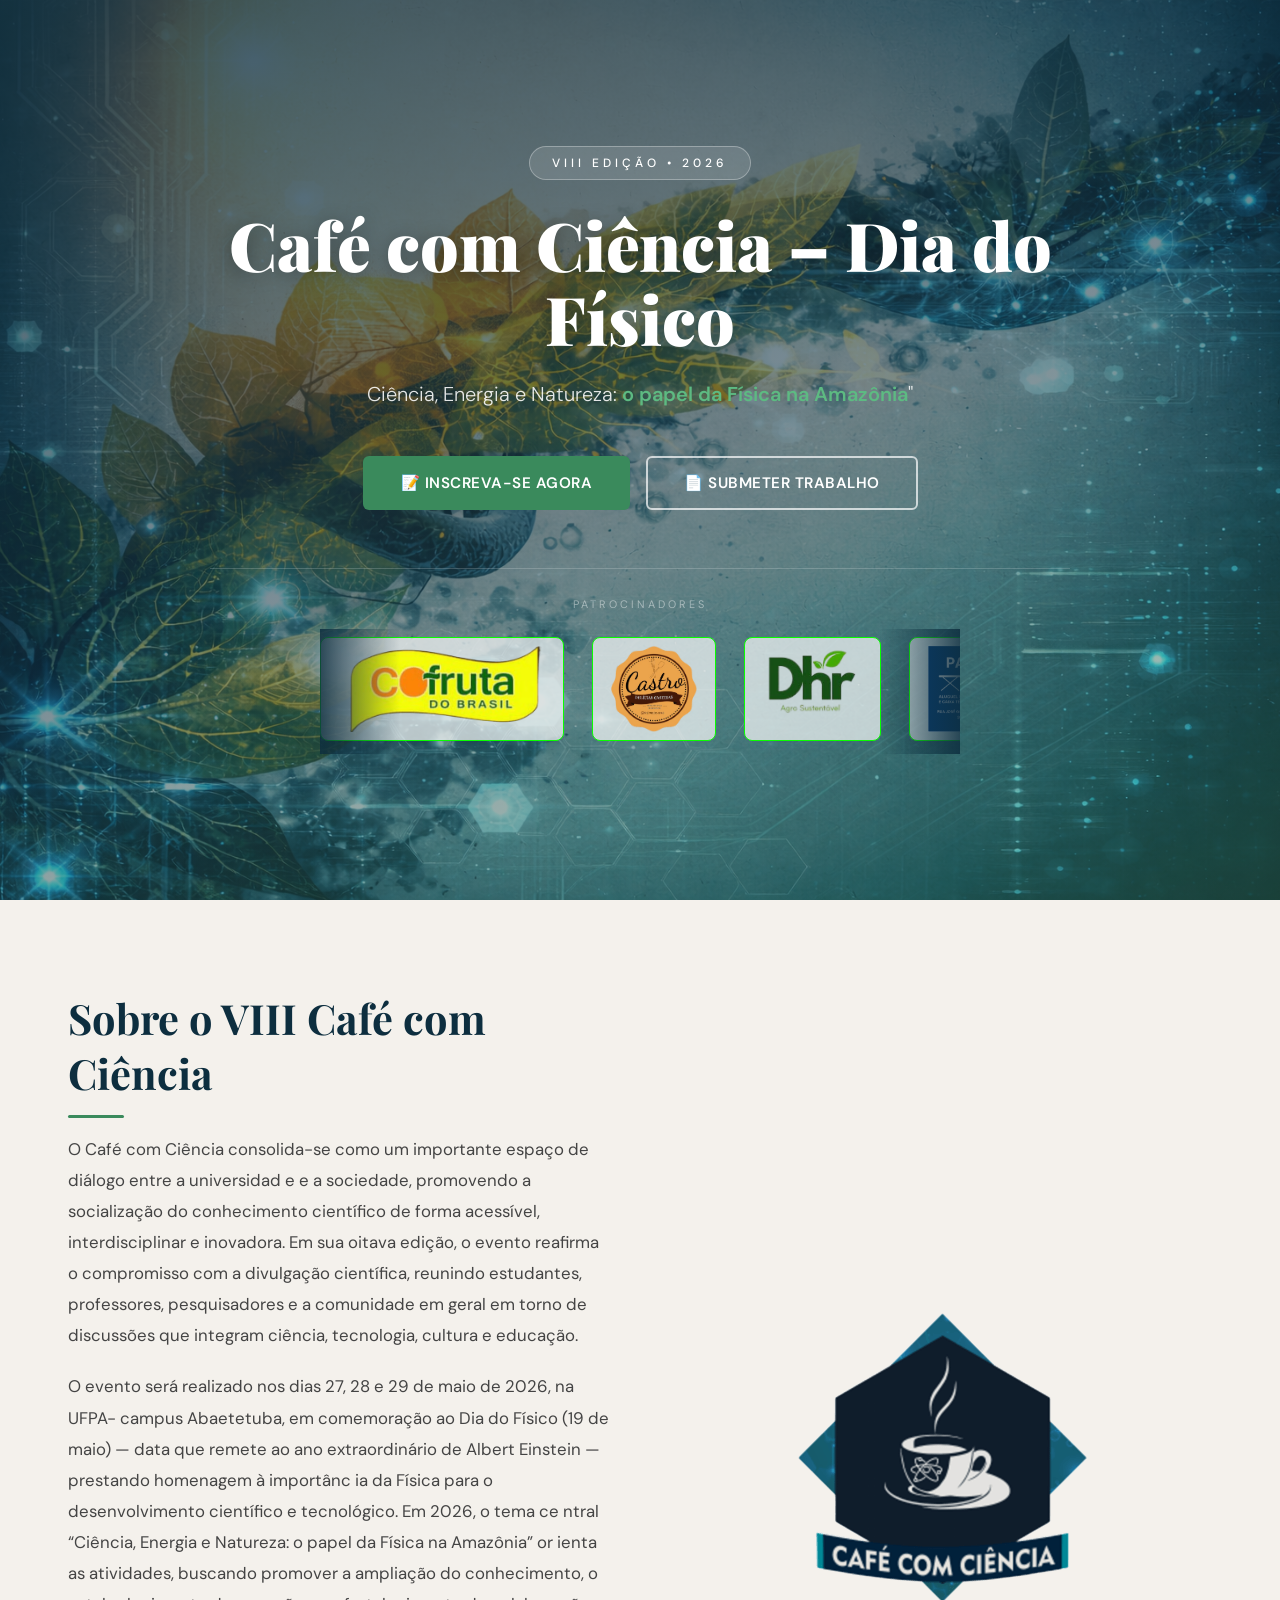
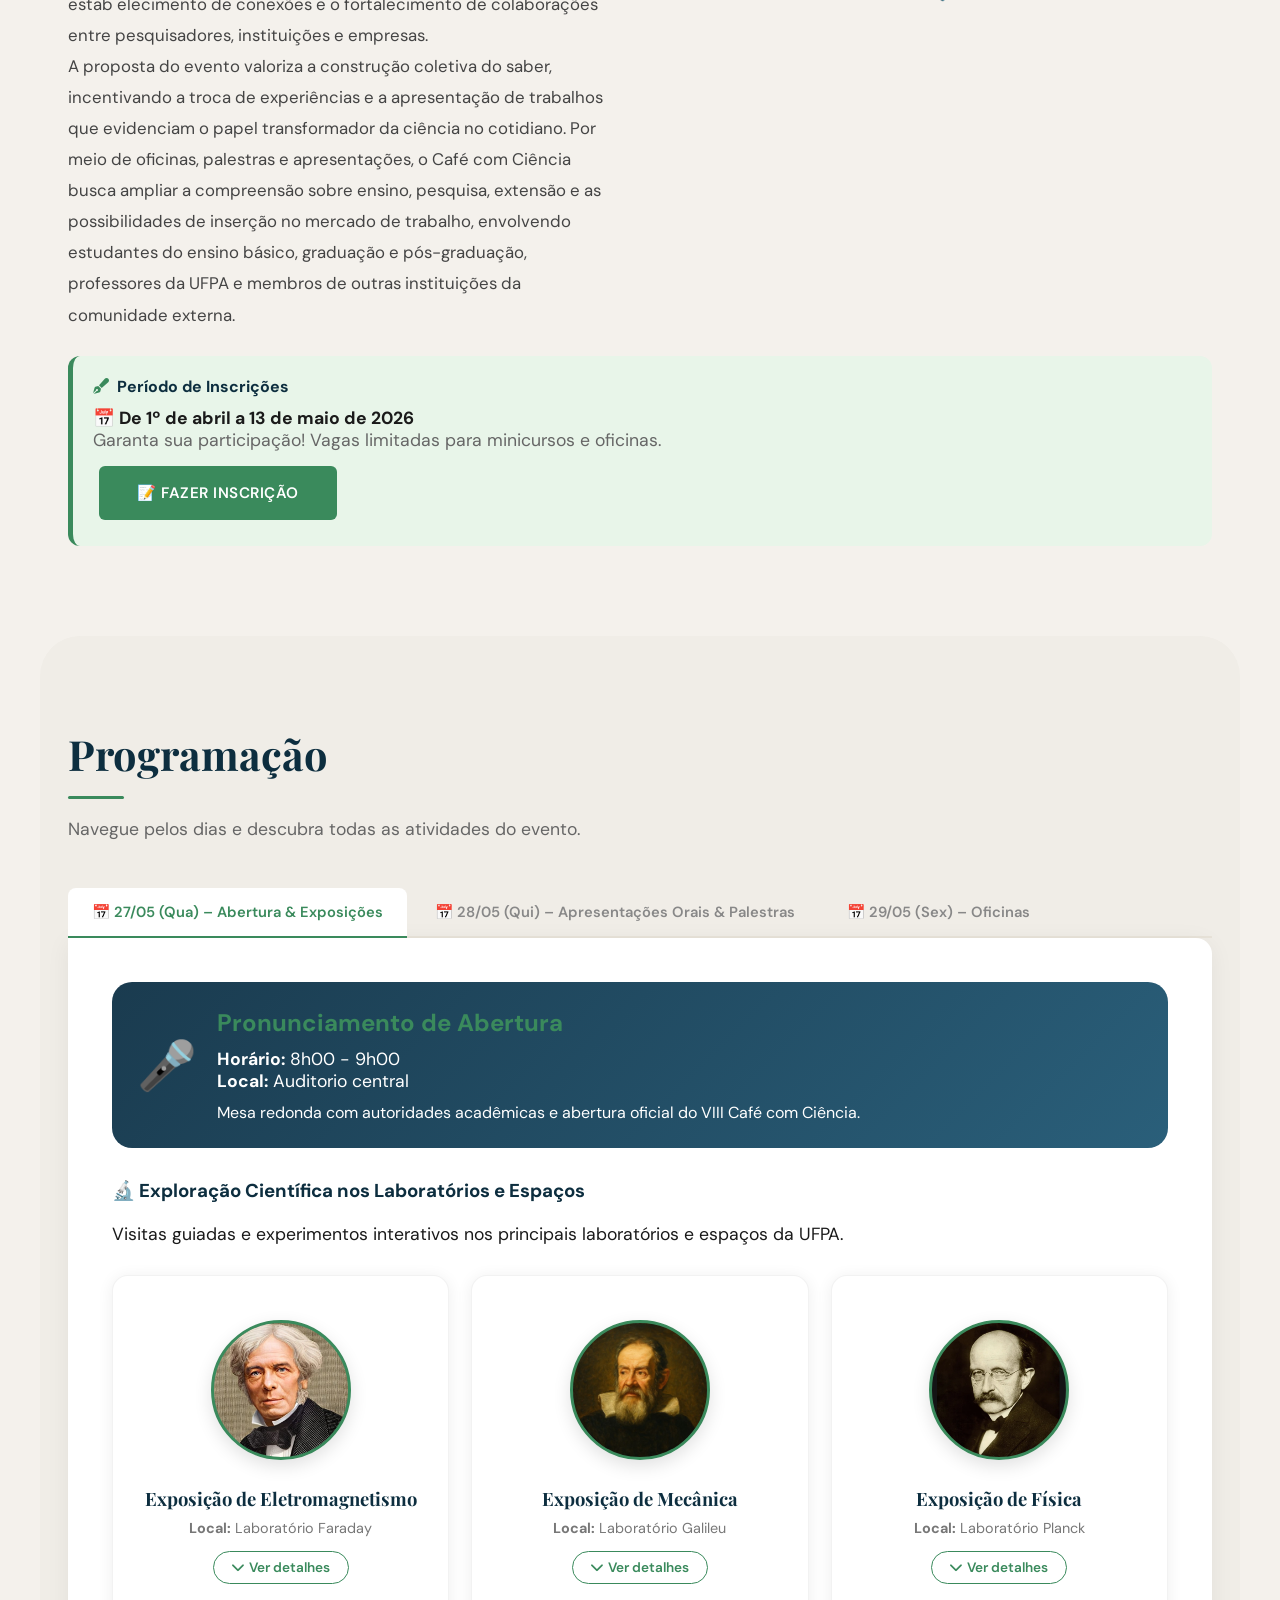
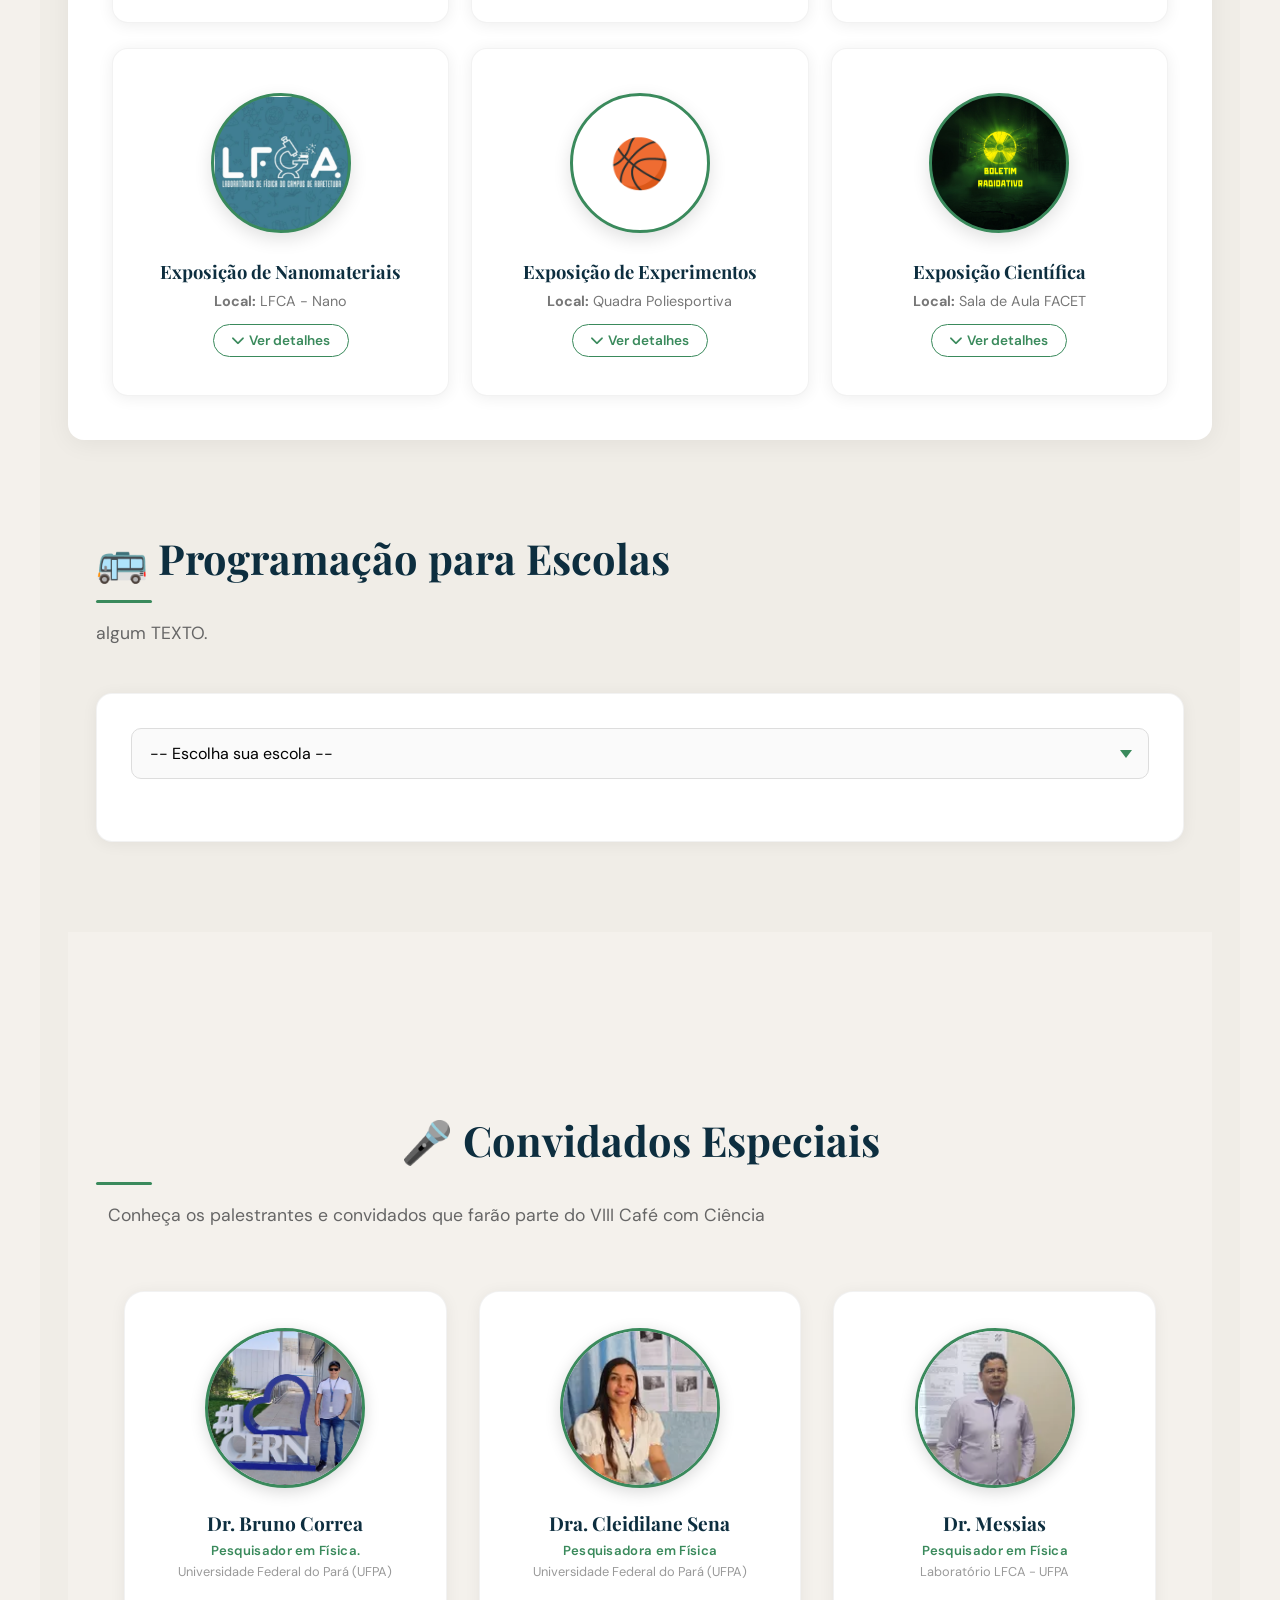
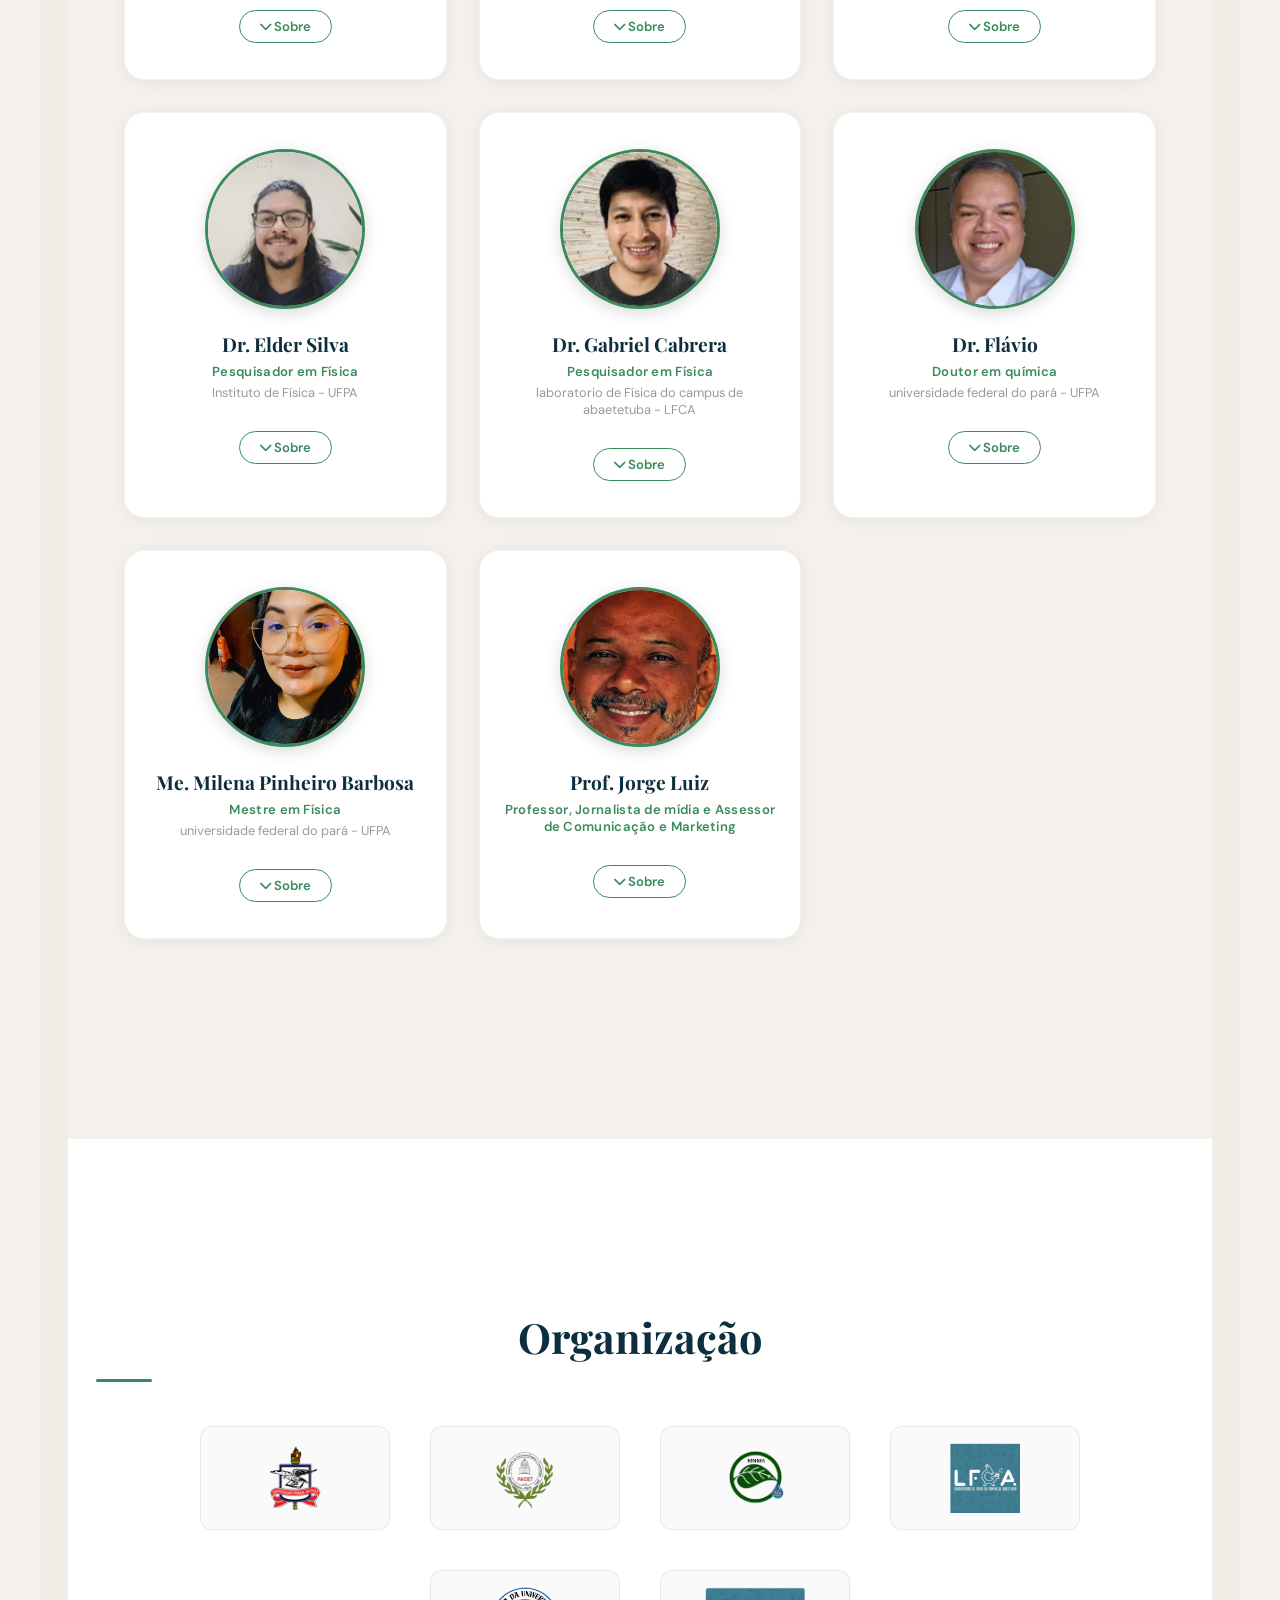
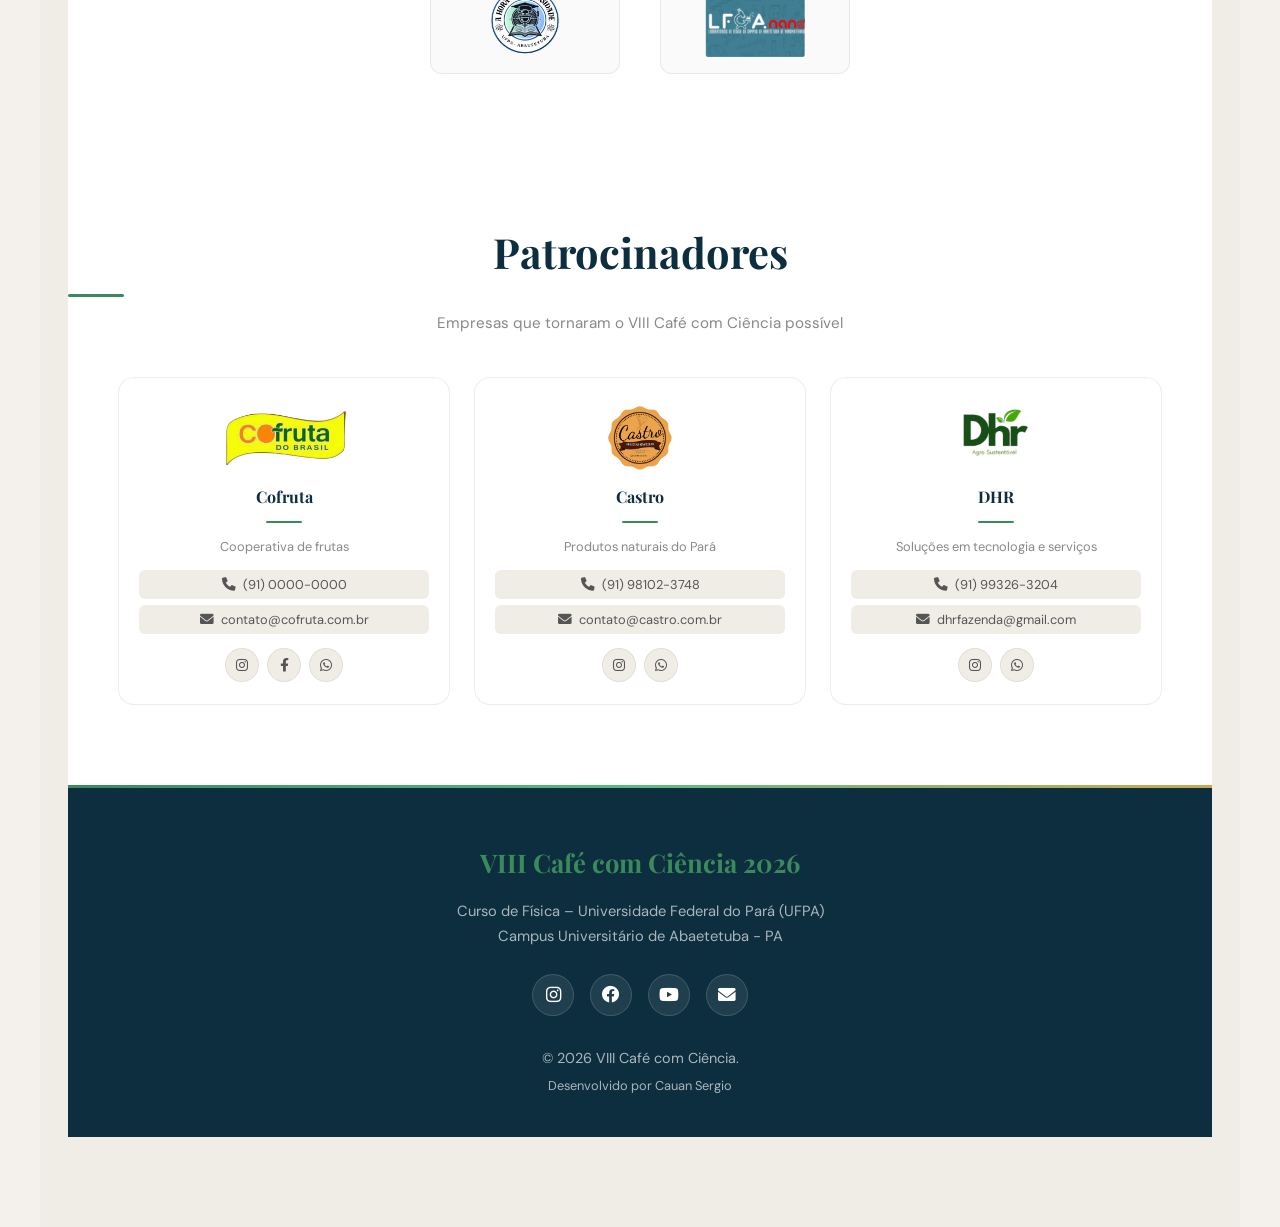
==== commit 206e15bd: "Add files via upload" ====
--- a/index.html
+++ b/index.html
@@ -1,349 +1,941 @@
 <!DOCTYPE html>
-<html lang="pt-BR">
+<html lang="pt-br">
 <head>
-  <meta charset="UTF-8" />
-  <meta name="viewport" content="width=device-width, initial-scale=1.0" />
-  <title>LFCA.nano — Laboratório de Física & Nanomateriais</title>
-  <link rel="stylesheet" href="main.css">
-  <link href="https://fonts.googleapis.com/css2?family=Rajdhani:wght@400;500;600;700&family=DM+Sans:ital,opsz,wght@0,9..40,300;0,9..40,400;0,9..40,500;0,9..40,600;1,9..40,300&display=swap" rel="stylesheet" />
-
-
+    <meta charset="UTF-8">
+    <meta name="viewport" content="width=device-width, initial-scale=1.0">
+    <title>VIII Café com Ciência 2026 – Dia do Físico</title>
+    <!-- CSS -->
+    <link rel="stylesheet" href="CSS2.css">
+    <!-- Font Awesome para ícones -->
+    <link rel="stylesheet" href="https://cdnjs.cloudflare.com/ajax/libs/font-awesome/6.0.0/css/all.min.css">
 </head>
 <body>
-
-  <!-- ╔══════════════════════════════╗
-       ║          HEADER             ║
-       ╚══════════════════════════════╝ -->
-  <header id="header">
+    <!-- HERO SECTION -->
+    <section class="hero">
+        <div class="hero-content">
+            <div class="hero-tag">VIII EDIÇÃO • 2026</div>
+            <h1>Café com Ciência – Dia do Físico</h1>
+            <h2>Ciência, Energia e Natureza:<span> o papel da Física na Amazônia</span>"</h2>
+            <div>
+                <a href="https://docs.google.com/forms/d/e/1FAIpQLSec4xkJXMQehCAMhsRklvFNnPOOvXNdhwg5lZ9LJxS0Gt-omw/viewform?usp=publish-editor" class="btn" target="_blank">📝 INSCREVA-SE AGORA</a>
+                <a href="#" class="btn btn-outline" onclick="openModal(event)">📄 SUBMETER TRABALHO</a>
+            </div>
+              <!-- Adicione isso dentro de .hero-content, logo abaixo do <div> com os botões -->
+<!-- ════════════════════════════════════════════════════
+     1. CARROSSEL DE PATROCINADORES — dentro de .hero-content
+     Substitua o bloco .hero-sponsors existente por este:
+════════════════════════════════════════════════════ -->
+ 
+<div class="hero-sponsors">
+    <p class="sponsors-label">Patrocinadores</p>
+    <div class="sponsors-carousel-wrapper">
+        <div class="sponsors-carousel" id="sponsorsCarousel">
+            <!-- imagens originais -->
+            <a href="#patrocinadores-grid"><img src="src/imagens/logo-cofruta.png" alt="Cofruta"></a>
+            <a href="#patrocinadores-grid"><img src="src/imagens/castro-logo.png" alt="Castro"></a>
+            <a href="#patrocinadores-grid"><img src="src/imagens/Dhr-logo.png" alt="DHR"></a>
+            <a href="#patrocinadores-grid"><img src="src/imagens/logo-paulo-aluguel.png" alt="Paulo Aluguel"></a>
+            <!-- duplicadas para loop contínuo -->
+            <a href="#patrocinadores-grid"><img src="src/imagens/logo-cofruta.png" alt="Cofruta"></a>
+            <a href="#patrocinadores-grid"><img src="src/imagens/castro-logo.png" alt="Castro"></a>
+            <a href="#patrocinadores-grid"><img src="src/imagens/Dhr-logo.png" alt="DHR"></a>
+            <a href="#patrocinadores-grid"><img src="src/imagens/logo-paulo-aluguel.png" alt="Paulo Aluguel"></a>
+        </div>
+    </div>
+</div>
+
+        </div>
+      
+    </section>
+
+    <!-- PELO AMOR DE DEUS, NÃO MECHE NISSO -->
+<div class="modal" id="modalTrabalho">
+    <div class="modal-content" style="max-width: 700px;">
+        <span class="modal-close" onclick="closeModal()">&times;</span>
+        <h2 style="color: var(--verde-folha); margin-bottom: 10px;">📄 Submeter Trabalho</h2>
+        <p style="color: #666; margin-bottom: 30px; font-size: 0.95rem;">VIII Café com Ciência 2026 – Submissão de resumos</p>
+        
+        <form action="https://formsubmit.co/cafe.ciencia0@gmail.com" method="POST" enctype="multipart/form-data">
+            <!-- Configurações FormSubmit -->
+            <input type="hidden" name="_subject" value="Nova submissão de trabalho - Café com Ciência 2026">
+            <input type="hidden" name="_captcha" value="false">
+            <input type="hidden" name="_template" value="table">
+            <input type="hidden" name="_next" value="https://cauansergio.github.io/VII_cafe_com_ciencia/obrigado.html">
+            
+            <!-- Informação importante-->
+            <div style="background-color: #f0f7fa; padding: 15px; border-radius: 8px; margin-bottom: 25px; border-left: 4px solid var(--azul-petroleo);">
+                <p style="margin: 0; font-size: 0.9rem;">
+                    <strong>Instruções:</strong> Cada inscrição dá direito à submissão de um trabalho. 
+                    O resumo deve ter no máximo 250 palavras e pode ser submetido para uma das áreas temáticas abaixo. 
+                    
+                </p>
+            </div>
+            
+            <div style="display: grid; grid-template-columns: 1fr 1fr; gap: 20px;">
+                <!-- Coluna esquerda -->
+                <div>
+                    <div class="form-group">
+                        <label>Título do Trabalho *</label>
+                        <input type="text" name="titulo" placeholder="Digite o título completo" required>
+                    </div>
+
+                    <div class="form-group">
+                        <label>Autor principal *</label>
+                        <input type="text" name="autor" placeholder="Nome completo" required>
+                    </div>
+
+                    <div class="form-group">
+                        <label>E-mail para contato *</label>
+                        <input type="email" name="email" placeholder="seu@email.com" required>
+                    </div>
+
+                    <div class="form-group">
+                        <label>Instituição *</label>
+                        <input type="text" name="instituicao" placeholder="UFPA / IFPA / etc" required>
+                    </div>
+                </div>
+                
+                <!-- Coluna direita -->
+                <div>
+                    <div class="form-group">
+                        <label>Coautores</label>
+                        <input type="text" name="coautores" placeholder="Nome dos coautores (separados por vírgula)">
+                    </div>
+
+                    <div class="form-group">
+                        <label>Área temática *</label>
+                        <select name="area" required>
+                            <option value="">Selecione a área...</option>
+                            <option value="ensino">👉 Ensino de Física</option>
+                            <option value="pesquisa">🔬 Pesquisa em Física</option>
+                            <option value="extensao">🌱 Extensão Universitária</option>
+                            <option value="energia">⚡ Energia e Sustentabilidade</option>
+                            <option value="materiais">🧪 Ciência dos Materiais</option>
+                            <option value="amazonia">🌳 Física na Amazônia</option>
+                            <option value="outra">📌 Outra</option>
+                        </select>
+                    </div>
+
+                    <div class="form-group">
+                        <label>Tipo de Apresentação *</label>
+                        <select name="tipo_apresentacao" required>
+                            <option value="">Selecione...</option>
+                            <option value="oral">🎤 Apresentação Oral</option>
+                            <option value="painel">📊 Pôster / Painel</option>
+                            <option value="experimento">⚗️ Apresentar Experimento</option>
+                        </select>
+                    </div>
+
+                    <!-- Descrição do Experimento (aparece condicionalmente) -->
+                    <div class="form-group" id="campo_experimento" style="display: none;">
+                        <label>Descrição do Experimento *</label>
+                        <textarea name="descricao_experimento" placeholder="Descreva o experimento, materiais necessários, espaço físico, duração, etc." rows="3"></textarea>
+                    </div>
+                </div>
+            </div>
+
+            <!-- Resumo (ocupa largura total) -->
+           <!-- <div class="form-group">
+                <label>Resumo do trabalho (máx. 250 palavras) *</label>
+                <textarea name="resumo" placeholder="Insira o resumo do seu trabalho seguindo as normas: introdução, objetivos, metodologia, resultados e conclusões." required rows="6"></textarea>
+                <small style="color: #666; display: block; margin-top: 5px;">⚠️ Limite máximo: 250 palavras. Resumos fora do padrão não serão considerados.</small>
+            </div>
+-->
+            <div style="display: grid; grid-template-columns: 1fr 1fr; gap: 20px; margin-top: 15px;">
+                <div class="form-group">
+                    <label>Palavras-chave</label>
+                    <input type="text" name="palavras_chave" placeholder="Ex: energia solar; ensino; Amazônia">
+                    <small style="color: #666;">max. 5 palavras-chave</small>
+                </div>
+
+                <div class="form-group">
+                    <label>Anexar arquivo (PDF ou Word) *</label>
+                    <input type="file" name="arquivo" accept=".pdf,.doc,.docx" required>
+                    <small style="color: #666;">PDF ou Word (máx. 5MB)</small> • <a href="src/imagens/modelo-de-submis.jpeg" download style="color: var(--azul-petroleo);">Baixar modelo</a>
+
+                </div>
+            </div>
+
+            <!-- Termo de concordância estilo EOSBF -->
+            <div style="margin: 25px 0 20px; padding: 15px; background-color: #f9f9f9; border-radius: 8px;">
+                <label style="display: flex; align-items: flex-start; gap: 10px; cursor: pointer;">
+                    <input type="checkbox" name="concordo" required style="margin-top: 3px;">
+                    <span style="font-size: 0.9rem; color: #444;">
+                        Declaro que li e concordo com as normas de submissão do VIII Café com Ciência, 
+                        que todos os coautores estão cientes da submissão. 
+                        Autorizo a publicação do resumo nos Anais do evento em caso de aceite.
+                    </span>
+                </label>
+            </div>
+
+            <!-- Botões -->
+            <div style="display: flex; gap: 15px; margin-top: 20px;">
+                <button type="submit" class="btn" style="flex: 2;">📨 Enviar Trabalho</button>
+                <button type="button" class="btn btn-outline" onclick="closeModal()" style="flex: 1;">Cancelar</button>
+            </div>
+            
+            <p style="text-align: center; margin-top: 20px; font-size: 0.8rem; color: #999;">
+                ⏱️ Prazo final para submissão: 13 de maio de 2026
+            </p>
+        </form>
+    </div>
+</div>
+
+<!-- Script para mostrar/ocultar campo de experimento -->
+<script>
+    document.addEventListener('DOMContentLoaded', function() {
+        const selectTipo = document.querySelector('select[name="tipo_apresentacao"]');
+        const campoExperimento = document.getElementById('campo_experimento');
+        
+        if (selectTipo) {
+            selectTipo.addEventListener('change', function() {
+                if (this.value === 'experimento') {
+                    campoExperimento.style.display = 'block';
+                    campoExperimento.querySelector('textarea').setAttribute('required', 'required');
+                } else {
+                    campoExperimento.style.display = 'none';
+                    campoExperimento.querySelector('textarea').removeAttribute('required');
+                }
+            });
+        }
+    });
+</script>
+
+    <!-- SOBRE O EVENTO -->
+    <section class="container">
+        <div class="sobre-grid">
+            <div class="sobre-texto">
+                <h2 class="section-title">Sobre o VIII Café com Ciência</h2>
+                <p>O Café com Ciência consolida-se como um importante espaço de diálogo entre a universidad
+                    e e a sociedade, promovendo a socialização do conhecimento científico de forma acessível, interdisciplinar e inovadora. Em sua oitava edição, o evento reafirma o compromisso com a divulgação científica, reunindo estudantes, professores, pesquisadores e a comunidade em geral em torno de discussões que integram ciência, tecnologia, cultura e educação.</p>
+               
+                <p style="margin-top: 20px;">O evento será realizado nos dias 27, 28 e 29 de maio de 
+                    2026,  na UFPA- campus Abaetetuba, em comemoração ao Dia do Físico (19 de maio)
+                     — data que remete ao ano extraordinário de Albert Einstein — prestando homenagem à importânc
+                     ia da Física para o desenvolvimento científico e tecnológico. Em 2026, o tema ce
+                     ntral “Ciência, Energia e Natureza: o papel da Física na Amazônia” or
+                     ienta as atividades, buscando promover a ampliação do conhecimento, o estab
+                     elecimento de conexões e o fortalecimento de colaborações entre pesquisadores, instituições e empresas.</p>
+                     <p>A proposta do evento valoriza a construção coletiva do saber, incentivando a troca de experiências e a apresentação de trabalhos que evidenciam o papel transformador da ciência no cotidiano. Por meio de oficinas, palestras e apresentações, o Café com Ciência busca ampliar a compreensão sobre ensino, pesquisa, extensão e as possibilidades de inserção no mercado de trabalho, envolvendo estudantes do ensino básico, 
+                        graduação e pós-graduação, professores da UFPA e membros de outras instituições da comunidade externa.</p>
+            </div>
+            <div class="sobre-imagem">
+                <img src="src/imagens/logo-cafe.png" alt="">
+            </div>
+        </div>
+    
+    <div style="background-color: #e8f5e9; padding: 20px; border-radius: 12px; margin-top: 25px; border-left: 5px solid var(--verde-folha);">
+                <h4 style="color: var(--azul-petroleo); margin-bottom: 10px; display: flex; align-items: center; gap: 8px;">
+                    <i class="fas fa-pen-fancy" style="color: var(--verde-folha);"></i> 
+                    Período de Inscrições
+                </h4>
+                <p style="margin: 0; font-size: 1.1rem;">
+                    <strong>📅 De 1º de abril a 13 de maio de 2026</strong><br>
+                    <span style="color: #666;">Garanta sua participação! Vagas limitadas para minicursos e oficinas.</span>
+                </p>
+                <a href="https://docs.google.com/forms/d/e/1FAIpQLSec4xkJXMQehCAMhsRklvFNnPOOvXNdhwg5lZ9LJxS0Gt-omw/viewform?usp=pp_url" target="_blank" class="btn" style="margin-top: 15px; display: inline-block;">📝 FAZER INSCRIÇÃO</a>
+            </div>
+        </section>
+
+    <!-- PROGRAMAÇÃO INTERATIVA -->
+    <section class="container" style="background-color: var(--cinza-claro); border-radius: 40px 40px 0 0;" id="programacao">
+        <h2 class="section-title">Programação</h2>
+        <p class="section-subtitle">Navegue pelos dias e descubra todas as atividades do evento.</p>
+
+       <div class="tab-buttons">
+    <button class="tab-btn active" onclick="openTab(event, 'dia27')">📅 27/05 (Qua) – Abertura & Exposições</button>
+    <button class="tab-btn" onclick="openTab(event, 'dia28')">📅 28/05 (Qui) – Apresentações Orais & Palestras</button>
+    <button class="tab-btn" onclick="openTab(event, 'dia29')">📅 29/05 (Sex) – Oficinas</button>
+</div>
+
+    
+
+ 
+<!-- DIA 27 - EXPOSIÇÕES E ABERTURA -->
+<div id="dia27" class="tab-content active">
+   
+    
+    <!-- PRONUNCIAMENTO DE ABERTURA -->
+    <div style="background: linear-gradient(135deg, #1a3b4f, #2a5f7a); color: white; padding: 25px; border-radius: 20px; margin-bottom: 30px;">
+        <div style="display: flex; align-items: center; gap: 20px; flex-wrap: wrap;">
+            <div style="font-size: 3rem;">🎤</div>
+            <div>
+                <h4 style="color: var(--verde-folha); font-size: 1.5rem; margin-bottom: 10px;">Pronunciamento de Abertura</h4>
+                <p style="font-size: 1.1rem;"><strong>Horário:</strong> 8h00 - 9h00</p>
+                <p style="font-size: 1.1rem;"><strong>Local:</strong> Auditorio central</p>
+                <p style="margin-top: 10px;">Mesa redonda com autoridades acadêmicas e abertura oficial do VIII Café com Ciência.</p>
+            </div>
+        </div>
+    </div>
+     <h3 style="color: var(--azul-petroleo); margin-bottom: 20px;">🔬 Exploração Científica nos Laboratórios e Espaços</h3>
+    
+    <p style="margin-bottom: 25px; font-size: 1.1rem;">Visitas guiadas e experimentos interativos nos principais laboratórios e espaços da UFPA.</p>
+    
+    <!-- PRIMEIRA LINHA: 3 CARDS -->
+    <div class="cards-grid cards-grid-3">
+        <!-- Laboratório Faraday -->
+        <div class="card" id="card-faraday">
+            <div class="card-img lab-faraday"></div>
+            <div class="card-content">
+                <h4>Exposição de Eletromagnetismo </h4>
+                <p> <strong>Local:</strong> Laboratório Faraday</p>
+                <button class="btn-card" onclick="toggleCard('faraday')">
+                    <i class="fas fa-chevron-down"></i> Ver detalhes
+                </button>
+                <div class="card-details" id="details-faraday">
+                    <p><strong>🧪 Experimento:</strong> A prencher.</p>
+                  
+                </div>
+            </div>
+        </div>
+
+        <!-- Laboratório Galileu -->
+        <div class="card" id="card-galileu">
+            <div class="card-img lab-galileu"></div>
+            <div class="card-content">
+                <h4>Exposição de Mecânica</h4>
+                <p> <strong>Local:</strong> Laboratório Galileu</p>
+                <button class="btn-card" onclick="toggleCard('galileu')">
+                    <i class="fas fa-chevron-down"></i> Ver detalhes
+                </button>
+                <div class="card-details" id="details-galileu">
+                    <p><strong>🧪 Experimento:</strong> A prencher.</p>
+                    
+                </div>
+            </div>
+        </div>
+
+        <!-- Laboratório Planck -->
+        <div class="card" id="card-planck">
+            <div class="card-img lab-planck"></div>
+            <div class="card-content">
+                <h4>Exposição de Física</h4>
+                <p> <strong>Local:</strong> Laboratório Planck</p>
+                <button class="btn-card" onclick="toggleCard('planck')">
+                    <i class="fas fa-chevron-down"></i> Ver detalhes
+                </button>
+                <div class="card-details" id="details-planck">
+                    <p><strong>🧪 Experimento:</strong> A prencher.</p>
+              
+                </div>
+            </div>
+        </div>
+    </div>
+    
+    <!-- SEGUNDA LINHA: 3 CARDS -->
+    <div class="cards-grid cards-grid-3" style="margin-top: 25px;">
+        <!-- LFCA - Nano -->
+        <div class="card" id="card-lfca">
+            <div class="card-img lab-lfca"></div>
+            <div class="card-content">
+                <h4>Exposição de Nanomateriais</h4>
+                <p> <strong>Local:</strong>  LFCA - Nano</p>
+                <button class="btn-card" onclick="toggleCard('lfca')">
+                    <i class="fas fa-chevron-down"></i> Ver detalhes
+                </button>
+                <div class="card-details" id="details-lfca">
+                    <p><strong>🧪 Experimento:</strong> A prencher.</p></div>
+              
+            </div>
+        </div>
+
+        <!-- Quadra Poliesportiva -->
+        <div class="card" id="card-quadra">
+            <div class="card-img lab-quadra"></div>
+            <div class="card-content">
+                <h4>Exposição de Experimentos</h4>
+                <p> <strong>Local:</strong> Quadra Poliesportiva</p>
+                <button class="btn-card" onclick="toggleCard('quadra')">
+                    <i class="fas fa-chevron-down"></i> Ver detalhes
+                </button>
+                <div class="card-details" id="details-quadra">
+                    <p><strong>🧪 Atividades:</strong> A prencher.</p>
+                
+                </div>
+            </div>
+        </div>
+
+        <!-- Sala de Aula FACET -->
+        <div class="card" id="card-facet">
+            <div class="card-img lab-facet"></div>
+            <div class="card-content">
+                <h4>Exposição Científica</h4>
+                <p> <strong>Local:</strong> Sala de Aula FACET</p>
+                <button class="btn-card" onclick="toggleCard('facet')">
+                    <i class="fas fa-chevron-down"></i> Ver detalhes
+                </button>
+                <div class="card-details" id="details-facet">
+                    <p><strong>☢️ Muito além do que se vê :</strong> conheça o universo da Radiação</p>
+                   
+                </div>
+            </div>
+        </div>
+    </div>
+</div>
+
+
+ <!-- DIA 28 - Palestras e apresentações -->
+ <div id="dia28" class="tab-content">
+                <div style="display: grid; grid-template-columns: 1fr 1fr; gap: 40px;">
+                    <div>
+                        <h3 style="color: var(--azul-petroleo); margin-bottom: 20px;">☕ Manhã – Apresentações Orais</h3>
+                        <div class="event-list">
+                            <div class="event-item">
+                                <span class="time">08h30 - 09h15</span>
+                                <div class="title">tema</div>
+                                <div class="speaker">Prof. Sonclayton</div>
+                                <div>Sala A</div>
+                            </div>
+                            <div class="event-item">
+                                <span class="time">09h15 - 10h00</span>
+                                <div class="title">tema</div>
+                                <div class="speaker">Prof. Clemersom</div>
+                                <div>Sala B</div>
+                            </div>
+                            <div class="event-item">
+                                <span class="time">10h15 - 11h00</span>
+                                <div class="title">DHR</div>
+                                <div class="speaker">Prof. a prencher</div>
+                                <div>Sala C</div>
+                            </div>
+                            <div class="event-item">
+                                <span class="time">11h00 - 11h45</span>
+                                <div class="title">DHR</div>
+                                <div class="speaker">Prof. a prencher</div>
+                                <div>Sala D</div>
+                            </div>
+                        </div>
+                    </div>
+                    <div>
+                        <h3 style="color: var(--azul-petroleo); margin-bottom: 20px;">🎤 Tarde – Palestras</h3>
+                        <div class="event-list">
+                            <div class="event-item">
+                                <span class="time">14h00 - 15h00</span>
+                                <div class="title">a prencher</div>
+                                <div class="speaker">Dr. Messias Costa</div>
+                                <div>Auditório central</div>
+                            </div>
+                            <div class="event-item">
+                                <span class="time">15h00 - 15h45</span>
+                                <div class="title">Entrevista com o Einstein</div>
+                                <div class="speaker">Turma de física 2024</div>
+                                <div>Auditório central</div>
+                                
+                            </div>
+                             <div class="event-item">
+                                <span class="time">16h00 - 16h30</span>
+                                <div class="title"> Palestra sobre buracos negros</div>
+                                <div class="speaker">Prof. Mateus Malato</div>
+                                <div>Auditório central</div>
+                                
+                            </div>
+                            <div class="event-item">
+                                <span class="time">16h30 - 17h10</span>
+                                <div class="title">Encerramento</div>
+                                <div class="speaker"></div>
+                                <div>Auditório central</div>
+                                
+                            </div>
+                        </div>
+                    </div>
+                </div>
+ </div>
+
+        
+
+<!-- DIA 29 - OFICINAS -->
+<div id="dia29" class="tab-content">
+    <h3 style="color: var(--azul-petroleo); margin-bottom: 30px; text-align: center;">🎯 Oficinas</h3> 
+    
+    <!-- PRIMEIRA LINHA: OFICINAS DA MANHÃ -->
+    <div class="oficinas-grid-2">
+        
+        <!-- Oficina de Mídia - Manhã -->
+        <div style="background: linear-gradient(135deg, #30cfd020, #460b8f20); border-radius: 20px; padding: 25px; display: flex; flex-direction: column;">
+            <div style="font-size: 3rem; margin-bottom: 15px;">🎙️</div>
+            <h4 style="color: var(--azul-petroleo); font-size: 1.5rem; margin-bottom: 10px;">Oficina de Mídia</h4>
+            <h5 style="color: var(--azul-petroleo); margin-top: 2px;">Educomunicação e Divulgação Científica: Produção de Mídias Visuais e Audiovisuais</h5>
+            <div style="background-color: var(--verde-folha); color: white; display: inline-block; padding: 5px 15px; border-radius: 50px; font-weight: bold; margin-bottom: 15px; align-self: flex-start; margin-top: 10px;">MANHÃ</div>
+            <p><strong>⏰ Horário:</strong> 08h00 - 09h40</p>
+            <p><strong>📍 Local:</strong> Auditório central</p>
+            <p><strong>👥 Vagas:</strong> 200 participantes</p>
+            <p><strong>⏳ Carga horária:</strong> 2h</p>
+          
+            <p><strong>Palestrantes:</strong><br>
+                João Luiz Ferreira de Araujo;<br>
+                Dielson Barros Monteiro;<br>
+                Edson Vasconcelos Nunes;<br>
+                Joseane Rosa Ferreira Lima;<br>
+                Jodiane Cristina Pinheiro Alfais;<br>
+                Cleidilane Sena Costa.
+            </p>
+              <p style="margin-top: 10px; flex-grow: 1;">Aprenda técnicas de comunicação para mídias digitais, produção de conteúdo científico e divulgação nas redes sociais.</p>
+            
+            <button class="btn-saiba-mais" onclick="toggleProgramacao(this)" style="margin-top: 15px;">
+                <i class="fas fa-info-circle"></i> Mais detalhes
+            </button>
+            <div class="programacao-detalhes" style="display: none;">
+                <p>A oficina "Educomunicação e Divulgação Científica: Produção de Mídias Visuais e Audiovisuais" tem como objetivo capacitar estudantes e colaboradores na criação de conteúdos digitais voltados à popularização da ciência e à comunicação institucional. A proposta destaca o uso de ferramentas acessíveis, em sua maioria livres, como Canva e GIMP para produção gráfica, e Kdenlive e CapCut para edição de áudio e vídeo, promovendo a democratização das tecnologias digitais. A atividade será ofertada pela equipe do programa "A Hora da Universidade" e articula fundamentos da educomunicação com práticas colaborativas, permitindo o desenvolvimento de materiais para rádio, redes sociais e ações educativas, com atenção à inclusão e acessibilidade. A oficina busca fortalecer a relação entre universidade e sociedade, incentivando a produção de conteúdos criativos, críticos e socialmente relevantes. A metodologia integra momentos teóricos e práticos, estimulando a autonomia dos participantes na produção de narrativas midiáticas voltadas à ciência, cultura e cidadania.</p>
+            </div>
+            
+            <a href="https://docs.google.com/forms/d/e/1FAIpQLSe_UJta8rpUpJsDbgV-jGw8rql_PUpWpO6plnt_N2Hn-l5fFw/viewform?usp=publish-editor" target="_blank" class="btn" style="margin-top: 20px; text-align: center; width: 100%;">📝 INSCREVER-SE</a>
+        </div>
+        
+        <!-- OFICINA DE ORATÓRIA - MANHÃ -->
+        <div style="background: linear-gradient(135deg, #0cec1752, #8324b942); border-radius: 20px; padding: 25px; display: flex; flex-direction: column;">
+            <div style="font-size: 3rem; margin-bottom: 15px;">🗣️</div>
+            <h4 style="color: var(--azul-petroleo); font-size: 1.5rem; margin-bottom: 15px;">Oficina de Oratória</h4>
+            <div style="background-color: var(--verde-folha); color: white; display: inline-block; padding: 5px 15px; border-radius: 50px; font-weight: bold; margin-bottom: 15px; align-self: flex-start;">MANHÃ</div>
+            <p><strong>⏰ Horário:</strong> 10h00 - 12h00</p>
+            <p><strong>📍 Local:</strong> Auditório central</p>
+            <p><strong>👥 Vagas:</strong> 200 participantes</p>
+            <p><strong>⏳ Carga horária:</strong> 4h</p>
+            <p style="margin-top: 10px;"><strong>🎤 Palestrante:</strong> Prof. Jorge Luiz Vidal<br><small>Jornalista, Assessor de Comunicação e Marketing</small></p>
+            <p style="margin-top: 10px; flex-grow: 1;">Desenvolva sua capacidade de falar em público com segurança, dicção clara e presença de palco.</p>
+            
+            <button class="btn-saiba-mais" onclick="toggleProgramacao(this)" style="margin-top: 15px;">
+                <i class="fas fa-info-circle"></i> Mais detalhes
+            </button>
+            <div class="programacao-detalhes" style="display: none;">
+                <ul style="margin-top: 15px; padding-left: 20px; text-align: left; font-size: 0.9rem;">
+                    <li><strong>1.</strong> Considerações iniciais sobre Dicção e Oratória</li>
+                    <li><strong>2.</strong> Técnica de Respiração Diafragmática (eliminar ansiedade e redescobrir o timbre natural)</li>
+                    <li><strong>3.</strong> Técnica de Silabação (melhorar pronúncia, desacelerar a fala e projeção vocal)</li>
+                    <li><strong>4.</strong> Variação Tonal (tons agudo, médio e grave para evitar monotonia)</li>
+                    <li><strong>5.</strong> Desenvoltura Corporal (sincronização de palavras e gestos)</li>
+                </ul>
+            </div>
+
+            <a href="https://docs.google.com/forms/d/e/1FAIpQLSdacZqt3hfFmyhWm9XpKmh1KnQxXw1OLcEXPILV5uxoQZ1dbQ/viewform?usp=publish-editor" target="_blank" class="btn" style="margin-top: 20px; text-align: center; width: 100%;">📝 INSCREVER-SE</a>
+        </div>
+    </div>
+    
+    <!-- SEGUNDA LINHA: OFICINAS DA TARDE -->
+    <div class="oficinas-grid-2" style="margin-top: 25px;">
+        
+        <!-- OFICINA DE ORATÓRIA - TARDE -->
+        <div style="background: linear-gradient(135deg, #fa709a20, #fee14020); border-radius: 20px; padding: 25px; display: flex; flex-direction: column;">
+            <div style="font-size: 3rem; margin-bottom: 15px;">🎤</div>
+            <h4 style="color: var(--azul-petroleo); font-size: 1.5rem; margin-bottom: 15px;">Oficina de Oratória</h4>
+            <div style="background-color: var(--laranja-queimado); color: white; display: inline-block; padding: 5px 15px; border-radius: 50px; font-weight: bold; margin-bottom: 15px; align-self: flex-start;">TARDE</div>
+            <p><strong>⏰ Horário:</strong> 14h00 - 16h00</p>
+            <p><strong>📍 Local:</strong> Auditório central</p>
+            <p><strong>👥 Vagas:</strong> 200 participantes</p>
+            <p><strong>⏳ Carga horária:</strong> 4h</p>
+            <p style="margin-top: 10px;"><strong>🎤 Palestrante:</strong> Prof. Jorge Luiz Vidal<br><small>Jornalista, Assessor de Comunicação e Marketing</small></p>
+            <p style="margin-top: 10px; flex-grow: 1;">Desenvolva sua capacidade de falar em público com segurança, dicção clara e presença de palco.</p>
+            
+            <button class="btn-saiba-mais" onclick="toggleProgramacao(this)" style="margin-top: 15px;">
+                <i class="fas fa-info-circle"></i> Mais detalhes
+            </button>
+            <div class="programacao-detalhes" style="display: none;">
+                <ul style="margin-top: 15px; padding-left: 20px; text-align: left; font-size: 0.9rem;">
+                    <li><strong>1.</strong> Considerações iniciais sobre Dicção e Oratória</li>
+                    <li><strong>2.</strong> Técnica de Respiração Diafragmática (eliminar ansiedade e redescobrir o timbre natural)</li>
+                    <li><strong>3.</strong> Técnica de Silabação (melhorar pronúncia, desacelerar a fala e projeção vocal)</li>
+                    <li><strong>4.</strong> Variação Tonal (tons agudo, médio e grave para evitar monotonia)</li>
+                    <li><strong>5.</strong> Desenvoltura Corporal (sincronização de palavras e gestos)</li>
+                </ul>
+            </div>
+
+            <a href="https://docs.google.com/forms/d/e/1FAIpQLSeSZNuf8TUTs6sPPWP2ssGZpePuwbtTboL-7uXqE6eiLCkPJQ/viewform?usp=publish-editor" target="_blank" class="btn" style="margin-top: 20px; text-align: center; width: 100%;">📝 INSCREVER-SE</a>
+        </div>
+        
+        <!-- Oficina de Mídia - Tarde -->
+        <div style="background: linear-gradient(135deg, #30cfd020, #460b8f20); border-radius: 20px; padding: 25px; display: flex; flex-direction: column;">
+            <div style="font-size: 3rem; margin-bottom: 15px;">📱</div>
+            <h4 style="color: var(--azul-petroleo); font-size: 1.5rem; margin-bottom: 10px;">Oficina de Mídia</h4>
+            <h5 style="color: var(--azul-petroleo); margin-top: 2px;">Educomunicação e Divulgação Científica: Produção de Mídias Visuais e Audiovisuais</h5>
+            <div style="background-color: var(--laranja-queimado); color: white; display: inline-block; padding: 5px 15px; border-radius: 50px; font-weight: bold; margin-bottom: 15px; align-self: flex-start; margin-top: 10px;">TARDE</div>
+            <p><strong>⏰ Horário:</strong> 16h40 - 17h30</p>
+            <p><strong>📍 Local:</strong> Auditório central</p>
+            <p><strong>👥 Vagas:</strong> 200 participantes</p>
+            <p><strong>⏳ Carga horária:</strong> 2h</p>
+          
+            <p><strong>Palestrantes:</strong><br>
+                João Luiz Ferreira de Araujo;<br>
+                Dielson Barros Monteiro;<br>
+                Edson Vasconcelos Nunes;<br>
+                Joseane Rosa Ferreira Lima;<br>
+                Jodiane Cristina Pinheiro Alfais;<br>
+                Cleidilane Sena Costa.
+            </p>
+              <p style="margin-top: 10px; flex-grow: 1;">Estratégias práticas para melhorar a comunicação visual e textual dos projetos de pesquisa e extensão.</p>
+            
+            <button class="btn-saiba-mais" onclick="toggleProgramacao(this)" style="margin-top: 15px;">
+                <i class="fas fa-info-circle"></i> Mais detalhes
+            </button>
+            <div class="programacao-detalhes" style="display: none;">
+                <p>A oficina "Educomunicação e Divulgação Científica: Produção de Mídias Visuais e Audiovisuais" tem como objetivo capacitar estudantes e colaboradores na criação de conteúdos digitais voltados à popularização da ciência e à comunicação institucional. A proposta destaca o uso de ferramentas acessíveis, em sua maioria livres, como Canva e GIMP para produção gráfica, e Kdenlive e CapCut para edição de áudio e vídeo, promovendo a democratização das tecnologias digitais. A atividade será ofertada pela equipe do programa "A Hora da Universidade" e articula fundamentos da educomunicação com práticas colaborativas, permitindo o desenvolvimento de materiais para rádio, redes sociais e ações educativas, com atenção à inclusão e acessibilidade. A oficina busca fortalecer a relação entre universidade e sociedade, incentivando a produção de conteúdos criativos, críticos e socialmente relevantes. A metodologia integra momentos teóricos e práticos, estimulando a autonomia dos participantes na produção de narrativas midiáticas voltadas à ciência, cultura e cidadania.</p>
+            </div>
+                     
+            <a href="https://docs.google.com/forms/d/e/1FAIpQLScRjuaAQdDi7Z07-niwN-ssv-e_-pIOKB_loekVwCcP3v6FVg/viewform?usp=publish-editor" target="_blank" class="btn" style="margin-top: 20px; text-align: center; width: 100%;">📝 INSCREVER-SE</a>
+        </div>
+    </div>
+    
+    <!-- Informações adicionais -->
+    <div style="background-color: var(--cinza-claro); padding: 25px; border-radius: 20px; margin-top: 40px;">
+        <h4 style="color: var(--azul-petroleo); margin-bottom: 15px;">📌 Informações importantes:</h4>
+        <ul style="list-style-type: none; padding: 0;">
+            <li style="margin-bottom: 10px;">✓ <strong>Inscrições:</strong> As vagas são limitadas e serão preenchidas por ordem de inscrição</li>
+            <li style="margin-bottom: 10px;">✓ <strong>Certificação:</strong> Haverá certificado de participação para cada oficina</li>
+            <li style="margin-bottom: 10px;">✓ <strong>Material:</strong> Recomendamos levar notebook ou tablet para as oficinas de mídia</li>
+            <li style="margin-bottom: 10px;">✓ <strong>Contato:</strong> Dúvidas sobre as oficinas? Entre em contato pelo e-mail <a href="mailto:cafe.ciencia0@gmail.com" style="color: var(--azul-petroleo); font-weight: bold;">cafe.ciencia0@gmail.com</a></li>
+        </ul>
+    </div>
+</div>
+
+    <!-- ÁREA DAS ESCOLAS (FILTRO) -->
+    <section class="container">
+        <h2 class="section-title">🚌 Programação para Escolas</h2>
+        <p class="section-subtitle">algum TEXTO.</p>
+
+        <div class="filtro-escolas">
+            <select id="escolaSelect" onchange="mostrarEscola()">
+                <option value="">-- Escolha sua escola --</option>
+                <option value="terezinha">EEEFM Terezinha de Souza</option>
+                <option value="visconde">Escola Estadual Visconde de Mauá</option>
+                <option value="apoio">Colégio Apoio</option>
+                <option value="pedro">Escola Pedro Amazonas</option>
+                <option value="santa">Colégio Santa Maria</option>
+            </select>
+
+            <div id="info-terezinha" class="escola-info">
+                <div class="info-row"><span class="info-label">Escola:</span><span class="info-value">EEEFM Terezinha de Souza</span></div>
+                <div class="info-row"><span class="info-label">Horário saída:</span><span class="info-value">08h00</span></div>
+                <div class="info-row"><span class="info-label">Ônibus:</span><span class="info-value">Ônibus 01 (Azul)</span></div>
+                <div class="info-row"><span class="info-label">Rota:</span><span class="info-value">09h Lab. Faraday | 10h Lab. Galileu | 11h Lab. Planck</span></div>
+            </div>
+
+            <div id="info-visconde" class="escola-info">
+                <div class="info-row"><span class="info-label">Escola:</span><span class="info-value">Escola Estadual Visconde de Mauá</span></div>
+                <div class="info-row"><span class="info-label">Horário saída:</span><span class="info-value">08h30</span></div>
+                <div class="info-row"><span class="info-label">Ônibus:</span><span class="info-value">Ônibus 02 (Verde)</span></div>
+                <div class="info-row"><span class="info-label">Rota:</span><span class="info-value">09h Lab. Planck | 10h Lab. Faraday | 11h Lab. Galileu</span></div>
+            </div>
+
+            <div id="info-apoio" class="escola-info">
+                <div class="info-row"><span class="info-label">Escola:</span><span class="info-value">Colégio Apoio</span></div>
+                <div class="info-row"><span class="info-label">Horário saída:</span><span class="info-value">09h00</span></div>
+                <div class="info-row"><span class="info-label">Ônibus:</span><span class="info-value">Ônibus 03 (Amarelo)</span></div>
+                <div class="info-row"><span class="info-label">Rota:</span><span class="info-value">10h Lab. Galileu | 11h Lab. Planck | 14h Lab. Faraday</span></div>
+            </div>
+
+            <div id="info-pedro" class="escola-info">
+                <div class="info-row"><span class="info-label">Escola:</span><span class="info-value">Escola Pedro Amazonas</span></div>
+                <div class="info-row"><span class="info-label">Horário saída:</span><span class="info-value">08h15</span></div>
+                <div class="info-row"><span class="info-label">Ônibus:</span><span class="info-value">Ônibus 04 (Vermelho)</span></div>
+                <div class="info-row"><span class="info-label">Rota:</span><span class="info-value">09h LFCA Nano | 10h Lab. Planck | 11h Lab. Faraday</span></div>
+            </div>
+
+            <div id="info-santa" class="escola-info">
+                <div class="info-row"><span class="info-label">Escola:</span><span class="info-value">Colégio Santa Maria</span></div>
+                <div class="info-row"><span class="info-label">Horário saída:</span><span class="info-value">09h30</span></div>
+                <div class="info-row"><span class="info-label">Ônibus:</span><span class="info-value">Ônibus 05 (Branco)</span></div>
+                <div class="info-row"><span class="info-label">Rota:</span><span class="info-value">10h Lab. Galileu | 11h LFCA Nano | 14h Lab. Planck</span></div>
+            </div>
+        </div>
+    </section>
+<!-- SEÇÃO DE CONVIDADOS -->
+<section class="convidados-section">
     <div class="container">
-      <nav class="nav-inner">
-        <a href="#home" class="nav-logo">
-          <span class="nav-logo-main">LFCA.<span>nano</span></span>
-          <span class="nav-logo-sub">UFPA · Campus Abaetetuba</span>
-        </a>
-
-        <ul class="nav-links">
-          <li><a href="#home">Home</a></li>
-          <li><a href="#sobre">Sobre</a></li>
-          <li><a href="#pesquisas">Pesquisas</a></li>
-          <li><a href="#contato">Contato</a></li>
-        </ul>
-
-        <button class="nav-burger" id="burger" aria-label="Menu">
-          <span></span><span></span><span></span>
-        </button>
-      </nav>
-
-      <div class="nav-mobile" id="mobileMenu">
-        <a href="#home"      onclick="closeMenu()">Home</a>
-        <a href="#sobre"     onclick="closeMenu()">Sobre</a>
-        <a href="#pesquisas" onclick="closeMenu()">Pesquisas</a>
-        <a href="#contato"   onclick="closeMenu()">Contato</a>
-      </div>
-    </div>
-  </header>
-
-  <!-- ╔══════════════════════════════╗
-       ║            HERO             ║
-       ╚══════════════════════════════╝ -->
-  <section id="home">
-    <div class="hero-orb-2"></div>
-    <div class="container">
-      <div class="hero-content">
-        <div class="hero-eyebrow">Laboratório de Física & Nanomateriais · Abaetetuba · Pará</div>
-        <h1 class="hero-title">
-          A <em> Amazônia </em><br>
-          na palma da sua <br>
-          <span class="accent">mão.</span>
-        </h1>
-        <p class="hero-sub">
-          Pesquisas em física e nanomateriais, unindo excelência acadêmica, 
-          tecnologia avançada e compromisso com o desenvolvimento regional da Amazônia.
+        <h2 class="section-title" style="text-align: center;">🎤 Convidados Especiais</h2>
+        <p class="section-subtitle" style="text-align: center; margin-bottom: 40px;">
+            Conheça os palestrantes e convidados que farão parte do VIII Café com Ciência
         </p>
-        <div class="hero-actions">
-          <a href="#pesquisas" class="btn btn-primary">Nossas Pesquisas</a>
-          <a href="#sobre"     class="btn btn-outline">Conheça o Lab</a>
-          <a href="nossaequipe.html" class="btn btn-secondary">Nossa Equipe</a>
-          <a href="biblioteca.html" class="btn btn-terciary">Biblioteca</a>
-        </div>
-      </div>
-    </div>
-    <div class="hero-scroll">
-      <span>Role</span>
-      <div class="scroll-line"></div>
-    </div>
-  </section>
-
-  <!-- ╔══════════════════════════════╗
-       ║            SOBRE            ║
-       ╚══════════════════════════════╝ -->
-  <section id="sobre">
-    <div class="container">
-      <div class="sobre-grid">
-
-        <div class="sobre-visual reveal">
-          <div class="sobre-box">
-            <img src="src/image/nós.jpeg" alt="">
-            <div class="sobre-box-icon"></div>
-          </div>
-          <div class="sobre-badge">
-            <span class="sobre-badge-num">3+</span>
-            <span class="sobre-badge-lbl">Anos de<br>Pesquisa</span>
-          </div>
-        </div>
-
-        <div class="sobre-text reveal">
-          <div class="section-label">Sobre o Laboratório</div>
-          <h2 class="section-title">Fronteira do conhecimento em nanociência</h2>
-          <p class="section-desc">
-            O <strong>LFCA.nano</strong>, possui um espaço físico estruturado para a síntese de Nano-materiais
-             e Nano-compósitos com ênfase no desenvolvimentos de sensores e 
-             sistemas integrados com nanotecnologia .
-             O espaço contribui para a formação de humanos em nanociência
-              e nanotecnologia ( IC, TCCs e Mestrados ) permitindo aumentar e consolidar o número de colaborações nacionais e internacionais..
-          </p>
-          <p class="section-desc" style="margin-top:1rem;">
-            Contamos com infraestrutura de caracterização, equipe multidisciplinar 
-            e colaborações nacionais e internacionais que nos permitem publicar ciência de alto impacto.
-          </p>
-
-          <div class="sobre-stats">
-            <div class="stat-item">
-              <div class="stat-num">12+</div>
-              <div class="stat-lbl">Publicações científicas</div>
-            </div>
-            <div class="stat-item">
-              <div class="stat-num">6</div>
-              <div class="stat-lbl">Pesquisadores ativos</div>
-            </div>
-            <div class="stat-item">
-              <div class="stat-num">10</div>
-              <div class="stat-lbl">Projetos em curso</div>
-            </div>
-          </div>
-        </div>
-
-      </div>
-    </div>
-  </section>
-
-  <!-- ╔══════════════════════════════╗
-       ║          PESQUISAS          ║
-       ╚══════════════════════════════╝ -->
-  <section id="pesquisas">
-    <div class="container">
-      <div class="pesquisas-header reveal">
-        <div>
-          <div class="section-label">Áreas de Atuação</div>
-          <h2 class="section-title">O que pesquisamos</h2>
-        </div>
-        <a href="#contato" class="btn btn-outline" style="border-color:var(--teal-400);color:var(--teal-700);">
-          Colabore conosco
-        </a>
-      </div>
-
-      <div class="cards-grid">
-
-        <div class="area-card reveal">
-          <div class="card-icon">🔬</div>
-          <div class="card-title">Síntese de Nano-materiais</div>
-          <p class="card-desc">Síntese e caracterização de nanopartículas Bimetálicas de Níquel para a produção de Energia.</p>
-          <div class="card-tags">
-            <span class="ctag">Fe₃O₄</span>
-            <span class="ctag">XRD</span>
-            <span class="ctag">TEM</span>
-            <span class="ctag">VSM</span>
-          </div>
-        </div>
-
-        <div class="area-card reveal" style="transition-delay:.1s">
-          <div class="card-icon">⚛️</div>
-          <div class="card-title">Síntese de Vanadatos de Cromo</div>
-          <p class="card-desc">texto básico sobre a síntese de vanadatos de cromo.</p>
-          <div class="card-tags">
-            <span class="ctag">Raman</span>
-            <span class="ctag">PL</span>
-            <span class="ctag">FTIR</span>
-            <span class="ctag">Lasers</span>
-          </div>
-        </div>
-
-        <div class="area-card reveal" style="transition-delay:.2s">
-          <div class="card-icon">☀️</div>
-          <div class="card-title">Caracterização eletronica e estrutural de nanotubos de Carbono</div>
-          <p class="card-desc">textinho básico sobre a caracterização eletrônica e estrutural de nanotubos de carbono.</p>
-          <div class="card-tags">
-            <span class="ctag">TiO₂</span>
-            <span class="ctag">Perovskita</span>
-            <span class="ctag">DSSC</span>
-          </div>
-        </div>
-
-        <div class="area-card red-accent reveal" style="transition-delay:.05s">
-          <div class="card-icon">🧬</div>
-          <div class="card-title">Materiais 3D & Grafeno</div>
-          <p class="card-desc">problema da Camila.</p>
-          <div class="card-tags">
-            <span class="ctag">Grafeno</span>
-            <span class="ctag">DFT</span>
-            <span class="ctag">AFM</span>
-            <span class="ctag">CVD</span>
-          </div>
-        </div>
-
-        <div class="area-card red-accent reveal" style="transition-delay:.15s">
-          <div class="card-icon">🧲</div>
-          <div class="card-title">Borboletas de plastico biodegradável</div>
-          <p class="card-desc">Desenvolvimento de borboletas de plástico biodegradável para aplicações ambientais.</p>
-          <div class="card-tags">
-            <span class="ctag">GMR</span>
-            <span class="ctag">MFM</span>
-            <span class="ctag">VSM</span>
-            <span class="ctag">SQUID</span>
-          </div>
-        </div>
-
-        <div class="area-card red-accent reveal" style="transition-delay:.25s">
-          <div class="card-icon">💻</div>
-          <div class="card-title">Análise Computacional de planilhas</div>
-          <p class="card-desc">Problema do João e Renan.</p>
-          <div class="card-tags">
-            <span class="ctag">VASP</span>
-            <span class="ctag">MD</span>
-            <span class="ctag">DFT</span>
-            <span class="ctag">Python</span>
-          </div>
-        </div>
-
-      </div>
-    </div>
-  </section>
-
-  <!-- ╔══════════════════════════════╗
-       ║          CONTATO            ║
-       ╚══════════════════════════════╝ -->
-  <section id="contato">
-    <div class="container">
-      <div class="contato-inner">
-
-        <div class="contato-text reveal">
-          <div class="section-label">Entre em Contato</div>
-          <h2 class="section-title" style="color:var(--white)">Vamos colaborar?</h2>
-          <p class="section-desc">
-            Seja para parcerias acadêmicas, projetos de extensão, iniciação científica ou colaborações 
-            industriais, estamos abertos ao diálogo. Fale conosco.
-          </p>
-          <div class="contato-info">
-            <div class="info-item">
-              <div class="info-icon">📍</div>
-              <div class="info-text">
-                <strong>Endereço</strong>
-                <span>UFPA — Campus Abaetetuba, Pará, Brasil</span>
-              </div>
-            </div>
-            <div class="info-item">
-              <div class="info-icon">✉️</div>
-              <div class="info-text">
-                <strong>E-mail</strong>
-                <span> <a href="mailto:lfcano@ufpa.br">lfcano@ufpa.br</a></span>
-              </div>
-            </div>
-            <div class="info-item">
-              <div class="info-icon">📞</div>
-              <div class="info-text">
-                <strong>Telefone</strong>
-                <span>(91) 988736264</span>
-              </div>
-            </div>
-          </div>
-        </div>
-
-        <div class="contato-form reveal">
-          <div class="form-row">
-            <div class="form-group">
-              <label>Nome</label>
-              <input type="text" placeholder="Seu nome completo" />
-            </div>
-            <div class="form-group">
-              <label>E-mail</label>
-              <input type="email" placeholder="seu@email.com" />
-            </div>
-          </div>
-          <div class="form-group">
-            <label>Assunto</label>
-            <select>
-              <option value="">Selecione...</option>
-              <option>Iniciação Científica</option>
-              <option>Parceria Acadêmica</option>
-              <option>Colaboração Industrial</option>
-              <option>Visita ao Laboratório</option>
-              <option>Outro</option>
-            </select>
-          </div>
-          <div class="form-group">
-            <label>Mensagem</label>
-            <textarea placeholder="Descreva sua proposta ou dúvida…"></textarea>
-          </div>
-          <button class="form-submit" onclick="submitForm(event)">Enviar Mensagem →</button>
-        </div>
-
-      </div>
-    </div>
-  </section>
-
-  <!-- ╔══════════════════════════════╗
-       ║           FOOTER            ║
-       ╚══════════════════════════════╝ -->
-  <footer>
-    <div class="container">
-      <div class="footer-inner">
-
-        <div class="footer-brand">
-          <div class="nav-logo">
-            <span class="nav-logo-main">LFA.<span>nano</span></span>
-            <span class="nav-logo-sub">UFPA · Campus Abaetetuba</span>
-          </div>
-          <p>Laboratórios de Física do Campus de Abaetetuba de Nanomateriais — pesquisa, ensino e inovação na Amazônia.</p>
-        </div>
-
-        <div class="footer-col">
-          <h4>Navegação</h4>
-          <ul>
-            <li><a href="#home">Home</a></li>
-            <li><a href="#sobre">Sobre</a></li>
-            <li><a href="#pesquisas">Pesquisas</a></li>
-            <li><a href="#contato">Contato</a></li>
-          </ul>
-        </div>
-
-        <div class="footer-col">
-          <h4>Pesquisas</h4>
-          <ul>
-            <li><a href="#pesquisas">Nanopartículas</a></li>
-            <li><a href="#pesquisas">Física Quântica</a></li>
-            <li><a href="#pesquisas">Energia Solar</a></li>
-            <li><a href="#pesquisas">Grafeno</a></li>
-          </ul>
-        </div>
-
-        <div class="footer-col">
-          <h4>Links Úteis</h4>
-          <ul>
-            <li><a href="https://www.ufpa.br" target="_blank">UFPA</a></li>
-            <li><a href="https://www.cnpq.br" target="_blank">CNPq</a></li>
-            <li><a href="https://www.capes.gov.br" target="_blank">CAPES</a></li>
-            <li><a href="https://lattes.cnpq.br" target="_blank">Lattes</a></li>
-          </ul>
-        </div>
-
-      </div>
-
-      <div class="footer-bottom">
-        <p>© 2025 LFCA.nano · UFPA Campus Abaetetuba. Todos os direitos reservados.</p>
-        <p>Feito com <span>♥</span> para a ciência amazônica</p>
-      </div>
-    </div>
-  </footer>
-  <script src="main.js"></script>
+        
+        <div class="convidados-grid">
+            <!-- Convidado 1 -->
+            <div class="convidado-card">
+                <div class="foto-container">
+                    <img src="src/imagens/convidados/bruno.png" alt="Dr. Bruno" onerror="this.src='https://via.placeholder.com/180x180?text=Foto'">
+                </div>
+                <h3 class="convidado-nome">Dr. Bruno Correa</h3>
+                <div class="convidado-funcao">Pesquisador em Física.</div>
+                <div class="convidado-instituicao">Universidade Federal do Pará (UFPA)</div>
+                <button class="btn-convidado" onclick="event.stopPropagation(); toggleDescricao(this)">
+                    <i class="fas fa-chevron-down"></i> Sobre
+                </button>
+                <div class="convidado-descricao">
+                    <p>Doutor em Tecnologia Nuclear - Aplicações pela Universidade de São Paulo (USP) no Instituto de Pesquisas Energéticas e Nucleares (IPEN/USP), com mestrado em Engenharia Química pela Universidade Federal do Pará (UFPA)
+                        e especialização em Engenharia da Qualidade pela mesma instituição. Graduado em Engenharia Industrial pela UFPA, Campus Abaetetuba.
+                        Atualmente, atuo no projeto ''Desenvolvimento e Caracterização de Células Fotovoltaicas Fabricadas com Silício Tipo-N Dopado com Fósforo pelo Método de Transmutação com Nêutrons'', aprovado pelo CNPq/MCTI.
+                        Possuo vasta experiência em pesquisa científica, incluindo a síntese e caracterização de nanopartículas para as mais diversas aplicações. No doutorado trabalhei na síntese de sistemas intermetálicos do tipo RECrGe3 e sua caracterização estrutural e magnética. Além disso, realizo importantes colaborações no Laboratório de Interações Hiperfinas do IPEN/USP, no grupo Materiais Nano e Microestruturados da Amazônia (MNMA) da UFPA - Campus Abaetetuba, e no Grupo de Fluídos Complexos, RMN e Superfícies do Instituto Superior Técnico (IST), em Lisboa. Também participei de experimentos de difração de nêutrons no National Institute of Standards and Technology (NIST), EUA, e tenho colaborações contínuas com pesquisadores desse instituto. Além dessas atuações, sou membro e colaborador em quatro projetos de pesquisa no European Organization for Nuclear Research (CERN), onde participei de experimentos em diversas ocasiões entre 2022 e 2024.
+                        Assim, possuo sólida expertise na área de física e engenharia (nano)materiais, contribuindo para avanços científicos e tecnológicos na área de energias renováveis e novos materiais.</p>
+                </div>
+            </div>
+            
+            <!-- Convidado 2 -->
+            <div class="convidado-card">
+                <div class="foto-container">
+                    <img src="src/imagens/convidados/cleidlane.webp" alt="Profa. Cleidlane" onerror="this.src='https://via.placeholder.com/180x180?text=Foto'">
+                </div>
+                <h3 class="convidado-nome">Dra. Cleidilane Sena</h3>
+                <div class="convidado-funcao">Pesquisadora em Física</div>
+                <div class="convidado-instituicao">Universidade Federal do Pará (UFPA)</div>
+                <button class="btn-convidado" onclick="event.stopPropagation(); toggleDescricao(this)">
+                    <i class="fas fa-chevron-down"></i> Sobre
+                </button>
+                <div class="convidado-descricao">
+                    <p> Possui graduação em Física Licenciatura pela Universidade Federal do Pará (2005), mestrado (2007) e doutorado (2011) em Ciências (Área:Física) pela Universidade de São Paulo, com doutorado-sanduíche na Universidade Nova de Lisboa (Portugal), e pós doutorado em Física pelo Instituto de Pesquisas Energéticas e Nucleares (IPEN). Atualmente é professora da Universidade Federal do Pará- Campus de Abaetetuba. Desenvolve pesquisas com ênfase na síntese e caracterização de nanopartículas, óxidos metálicos, materiais compósitos e elastoméricos, além de trabalhar com polímeros naturais da Amazônia voltados ao desenvolvimento de bioplásticos e sensores. Tem experiência em diferentes técnicas experimentais como difração de raios X, espectroscopia Raman, microscopia eletrônica de varredura e transmissão, além de espectroscopia de correlação angular perturbada (CAP) e ensaios mecânicos. Atua também na formação de professores, ministrando disciplinas como Estágio Supervisionado em Física, Física Estatística e Eletromagnetismo Clássico, além de compor o núcleo docente estruturante do curso de Licenciatura em Física da UFPA. É líder do grupo de pesquisa Materiais Nano e Microestruturados da Amazônia (MNMA) e coordenadora de projetos interdisciplinares que envolvem ensino, pesquisa e extensão, com destaque para temas como o uso sustentável da água, tecnologias da informação aplicadas à educação e valorização de recursos naturais amazônicos, o qual engloba o programa de rádio "A Hora da Universidade".</p>
+                </div>
+            </div>
+            
+            <!-- Convidado 3 -->
+            <div class="convidado-card">
+                <div class="foto-container">
+                    <img src="src/imagens/convidados/messias.webp" alt="Dr. Messias" onerror="this.src='https://via.placeholder.com/180x180?text=Foto'">
+                </div>
+                <h3 class="convidado-nome">Dr. Messias </h3>
+                <div class="convidado-funcao">Pesquisador em Física</div>
+                <div class="convidado-instituicao">Laboratório LFCA - UFPA</div>
+                <button class="btn-convidado" onclick="event.stopPropagation(); toggleDescricao(this)">
+                    <i class="fas fa-chevron-down"></i> Sobre
+                </button>
+                <div class="convidado-descricao">
+                    <p>Possui graduação em Física Licenciatura pela Universidade Federal do Pará (2003), doutorado em Física pela Universidade de São Paulo (2009) e Pós doutorado em Física pelo Instituto de Pesquisas Energéticas e Nucleares (2013). Atualmente é Professor Adjunto IV com dedicação exclusiva na Universidade Federal do Pará - Campus de Abaetetuba-PA. Tem experiência na área de Física, com ênfase em Física da Matéria Condensada, atuando principalmente nos seguintes temas: estudo de interações hiperfinas em materiais magnéticos, semicondutores na forma de compostos intermetálicos ou óxidos pela técnica de correlação angular gama-gama perturbada. Desenvolve pesquisas experimentais e cálculos de primeiros princípios de propriedades estruturais, eletrônicas e magnéticas da matéria.</p>
+                </div>
+            </div>
+            
+            <!-- Convidado 4 -->
+            <div class="convidado-card">
+                <div class="foto-container">
+                    <img src="src/imagens/convidados/elder.webp" alt="Dr. Elder" onerror="this.src='https://via.placeholder.com/180x180?text=Foto'">
+                </div>
+                <h3 class="convidado-nome">Dr. Elder Silva</h3>
+                <div class="convidado-funcao">Pesquisador em Física</div>
+                <div class="convidado-instituicao">Instituto de Física - UFPA</div>
+                <button class="btn-convidado" onclick="event.stopPropagation(); toggleDescricao(this)">
+                    <i class="fas fa-chevron-down"></i> Sobre
+                </button>
+                <div class="convidado-descricao">
+                    <p>Professor da Faculdade de Ciências Exatas e Tecnologia (FACET) pertencente a UFPA - Campus Abaetetuba; Doutor em Física da Matéria Condensada pela UFPA (Belém/PPGF/2023 - Conceito CAPES 6); Mestre em Física da Matéria Condensada pela UFPA (Belém/PPGF/2019 - Conceito CAPES 5); Bacharel em Física pela UFPA (Belém/FACFIS - 2018); Licenciado em Física pela UFPA (Belém/FACFIS - 2017); Trabalhou no Laboratório de Preparação e Computação de Nanomateirais (Belém/LPCN-UFPA/2014-2016), com simulações computacionais baseadas em DFT, que visavam propor novos fotocatalizadores baseados em grafeno dopado com metais de transição, e a sua utilização na conversão de energia solar e produção de hidrogênio; Tem experiência com simulações computacionais de transporte eletrônico em estruturas de DNA e nanofitas de carbono. Atualmente, trabalha com caracterização eletrônica, estrutural e transporte eletrônico de alótropos do carbono utilizando métodos Ab-Initio, visando novos materiais para serem aplicados em diversos campos: nanoeletrônica, sensores, baterias, dentre outros. Membro do Grupo de Materiais Nano e Microestruturados da Amazônia.
+
+</p>
+                </div>
+            </div>
+        
+
+            <div class="convidado-card">
+                <div class="foto-container">
+                    <img src="src/imagens/convidados/gabriel.webp" alt="Dr. Gabriel" onerror="this.src='https://via.placeholder.com/180x180?text=Foto'">
+                </div>
+                <h3 class="convidado-nome">Dr. Gabriel Cabrera</h3>
+                <div class="convidado-funcao">Pesquisador em Física</div>
+                <div class="convidado-instituicao">laboratorio de Física do campus de abaetetuba - LFCA</div>
+                <button class="btn-convidado" onclick="event.stopPropagation(); toggleDescricao(this)">
+                    <i class="fas fa-chevron-down"></i> Sobre
+                </button>
+                <div class="convidado-descricao">
+                    <p>Com sólida formação acadêmica, obteve o Bacharelado em Física pela Universidad Nacional de San Agustín de Arequipa, Peru, em 2001. Posteriormente, concluiu o Mestrado (2005) e o Doutorado (2010) em Ciências pela Universidade de São Paulo. Realizou estágios de pós-doutorado entre 2011 e 2014 no Centro Brasileiro de Pesquisas Físicas e no Instituto de Pesquisas Energéticas e Nucleares, no Laboratório de Interações Hiperfinas, com apoio de bolsas da Conselho Nacional de Desenvolvimento Científico e Tecnológico e da Fundação de Amparo à Pesquisa do Estado de São Paulo. Em 2014, foi contemplado com a bolsa BEPE-FAPESP para estágio de pós-doutorado na McGill University, em Montreal, Canadá, onde desenvolveu pesquisas avançadas nas áreas de difração de nêutrons e espectroscopia Mössbauer. Em 2015, realizou pós-doutorado junto ao grupo de pesquisa PENSE da Universidade Federal do ABC, com foco na caracterização de materiais semicondutores e magnéticos por meio de técnicas macroscópicas, como medidas de resistência elétrica e magnetização. Desde 2016, atua como professor da Universidade Federal do Pará, contribuindo para atividades de ensino, pesquisa e formação de recursos humanos. Entre 2024 e 2025, foi bolsista de pós-doutorado da Fundação de Apoio à Universidade de São Paulo no Research Centre for Greenhouse Gas Innovation, sediado na Escola Politécnica da Universidade de São Paulo. Atualmente, coordena o LFCAnano, o primeiro laboratório de nanotecnologia localizado no interior da região do Baixo Tocantins, onde desenvolve pesquisas em nanomateriais e tecnologias avançadas de caracterização.</p>
+                </div>
+            </div>
+ <div class="convidado-card">
+                <div class="foto-container">
+                    <img src="src/imagens/convidados/flavio.webp" alt="Dr. Flávio" onerror="this.src='https://via.placeholder.com/180x180?text=Foto'">
+                </div>
+                <h3 class="convidado-nome">Dr. Flávio</h3>
+                <div class="convidado-funcao">Doutor em química</div>
+                <div class="convidado-instituicao">universidade federal do pará - UFPA</div>
+                <button class="btn-convidado" onclick="event.stopPropagation(); toggleDescricao(this)">
+                    <i class="fas fa-chevron-down"></i> Sobre
+                </button>
+                <div class="convidado-descricao">
+                    <p>Possui graduação em Química Bacharelado pela Universidade Federal do Pará (UFPA) (1999-2003), Mestrado em Química (Físico-Química) pela Universidade de São Paulo (USP) (2004-2006), Doutorado em Química (Físico-Química) pela Universidade Federal do Pará. Foi Professor Substituto da Faculdade de Química da Universidade Federal do Pará (UFPA) (2006-2008) e Químico Responsável da Branmix (2006-2009). Atualmente é Professor Associado 1.Foi representante do Campus de Abaetetuba no Conselho Superior de Ensino, Pesquisa e Extensão - CONSEPE - UFPA. Foi Vice- Coordenador do Campus Universitário do Baixo Tocantins - Abaetetuba (2022-2023). Foi Diretor da Faculdade de Ciências Exatas e Tecnologia, Campus Abaetetuba (2017-2021) .Foi Coordenador do Curso de Licenciatura em Física do Campus de Abaetetuba - UFPA Tem experiência na área de Química, com ênfase em Eletroquímica, atuando principalmente nos seguintes temas: Nitrato, Dems, Eletro-oxidação de Metanol e Etanol, Método Borohidreto de Sódio, Eletrocatalisadores de PtRu, PtRuRh</p>
+                </div>
+            </div>
+            <div class="convidado-card">
+                <div class="foto-container">
+                    <img src="src/imagens/convidados/milena_barbosa.jpeg" alt="Me. Milena Pinheiro Barbosa" onerror="this.src='https://via.placeholder.com/180x180?text=Foto'">
+                    
+                </div>
+                <h3 class="convidado-nome">Me. Milena Pinheiro Barbosa</h3>
+                <div class="convidado-funcao">Mestre em Física</div>
+                <div class="convidado-instituicao">universidade federal do pará - UFPA</div>
+                <button class="btn-convidado" onclick="event.stopPropagation(); toggleDescricao(this)">
+                    <i class="fas fa-chevron-down"></i> Sobre
+                </button>
+                <div class="convidado-descricao">
+                    <p>Mestranda no Programa de Pós Graduação em Engenharia Elétrica PPGEE, da Universidade Federal do Pará - UFPA. Discente no curso de bacharelado em Engenharia Biomédica, vinculando ao Instituto de Tecnologia da Universidade Federal do Pará (ITEC/UFPA), com intuito de desenvolver pesquisas nas áreas de: Nanodispositivos, Física Computacional, Ciências dos Materiais atrelado a conceitos Biomédicos. Mestre em Ensino de Física pelo Programa de Pós-Graduação do Mestrado Nacional Profissional em Ensino de Física- MNPEF/SBF, do Instituto de Ciências Exatas e Naturais- ICEN, da Universidade Federal do Pará - UFPA (2022-2024). Especialização em Educação Especial e Neuropsicopedagogia Institucional pela Faculdade Focus (2022-2023). Graduação em Física, Licenciatura Plena, com o Título de Destaque Acadêmico, pela Universidade Federal do Pará - UFPA (2016-2020). Cursos de extensão nas áreas: Educação para Alunos com Autismo, Ensino Interdisciplinar de Biofísica e Física Médica, Libras e Robótica Educacional para ensino de Ciências. Integrante do Grupo de Pesquisa do CNPq: Grupo de Pesquisa em Ensino de Ciências e Física da UFPA (GPECF) e Grupo de Eletrônica Molecular de Ananindeua (GEMA). Atuou como Professora de Física na rede particular de ensino (2019-2024) e desenvolveu atividades na área da Educação Especial na Empresa STUDY, como colaboradora e gestora de Projetos Educacionais para pessoas com Transtornos Globais do Desenvolvimento (TGD) (2023-2025) e atuou no Programa Universidade Aberta (UAB/UFPA) como Tutora na Faculdade de Física EaD da Universidade Federal do Pará (FACFÍS/UFPA) (2023-2025). Tem experiência nas áreas de Educação Especial, Ensino Interdisciplinar, com ênfase em Metodologias Ativas e Ensino Multidisciplinar, nas áreas da Biofísica e Arqueoastronomia para a Educação Básica.
+
+</p>
+                </div>
+            </div>
+            <div class="convidado-card">
+                <div class="foto-container">
+                    <img src="src/imagens/convidados/jorge luiz.jpeg" alt="Dr. Jorge Luiz" onerror="this.src='https://via.placeholder.com/180x180?text=Foto'">
+                </div>
+                <h3 class="convidado-nome">Prof. Jorge Luiz</h3>
+                <div class="convidado-funcao"> Professor, Jornalista de mídia e Assessor de Comunicação e Marketing </div>
+                <div class="convidado-instituicao"></div>
+                <button class="btn-convidado" onclick="event.stopPropagation(); toggleDescricao(this)">
+                    <i class="fas fa-chevron-down"></i> Sobre
+                </button>
+                <div class="convidado-descricao">
+                    <p>a prencher
+                    </p>
+                </div>
+            </div>
+
+           
+         </div>
+    </div>
+    </div>  
+    </div>
+</section>
+
+<!-- MODAL PARA AMPLIAR FOTO -->
+<div id="modalFoto" class="modal-foto" onclick="fecharModalFoto()">
+    <span class="modal-foto-close" onclick="fecharModalFoto()">&times;</span>
+    <div class="modal-foto-content" onclick="event.stopPropagation()">
+        <img id="fotoAmpliada" src="" alt="Foto ampliada">
+    </div>
+</div>
+    <!-- ORGANIZAÇÃO E PATROCÍNIO -->
+    <section class="logos-section">
+        <div class="container">
+            <h2 class="section-title" style="text-align: center;">Organização</h2>
+            <div class="logos-grid">
+                <div class="logo-item"><img src="src/imagens/logo-ufpa.png" alt="UFPA" class="logo-img"></div>
+                <div class="logo-item"><img src="src/imagens/logo-facet.png" alt="FACET" class="logo-img"></div>
+                <div class="logo-item"><img src="src/imagens/logo-mnma.png" alt="MNMA" class="logo-img"></div>
+                <div class="logo-item"><img src="src/imagens/logo-lfca.png" alt="LFCA" class="logo-img"></div>
+                  <div class="logo-item"><img src="src/imagens/cafe-logo.png" alt="Café com Ciência" class="logo-img"></div>
+                  <div class="logo-item"><img src="src/imagens/lfcananologo.png" alt="LFCAnano" class="logo-img"></div>
+            </div>
+
+            </div>
+
+            <!-- ════════════════════════════════════════════════════
+     2. CARDS DE PATROCINADORES — seção de Patrocinadores no rodapé
+     Substitua o bloco:
+       <h2 class="section-title" style="...">Patrocinadores</h2>
+       <div class="logos-grid"> ... </div>
+     por este:
+════════════════════════════════════════════════════ -->
+ 
+<h2 class="section-title" style="text-align: center; margin-top: 60px;">Patrocinadores</h2>
+<p style="text-align:center; color:#888; margin-top: 8px; font-size:0.95rem;">
+    Empresas que tornaram o VIII Café com Ciência possível
+</p>
+ 
+<div class="patrocinadores-grid">
+ 
+    <!-- COFRUTA -->
+    <div class="patrocinador-card">
+        <img src="src/imagens/logo-cofruta.png" alt="Cofruta" class="patrocinador-logo">
+        <h4 class="patrocinador-nome">Cofruta</h4>
+        <div class="patrocinador-divider"></div>
+        <p class="patrocinador-desc">Cooperativa de frutas</p>
+        <div class="patrocinador-contato">
+            <a href="tel:+559100000000">
+                <i class="fas fa-phone"></i> (91) 0000-0000
+            </a>
+            <a href="mailto:contato@cofruta.com.br">
+                <i class="fas fa-envelope"></i> contato@cofruta.com.br
+            </a>
+        </div>
+        <div class="patrocinador-redes">
+            <a href="https://www.instagram.com/cofrutadobrasil/" target="_blank" title="Instagram"><i class="fab fa-instagram"></i></a>
+            <a href="https://www.facebook.com/share/18Pqyo3Jee/" target="_blank" title="Facebook"><i class="fab fa-facebook-f"></i></a>
+            <a href="https://wa.me/559100000000" target="_blank" title="WhatsApp"><i class="fab fa-whatsapp"></i></a>
+        </div>
+    </div>
+ 
+    <!-- CASTRO -->
+    <div class="patrocinador-card">
+        <img src="src/imagens/castro-logo.png" alt="Castro" class="patrocinador-logo">
+        <h4 class="patrocinador-nome">Castro</h4>
+        <div class="patrocinador-divider"></div>
+        <p class="patrocinador-desc">Produtos naturais do Pará</p>
+        <div class="patrocinador-contato">
+            <a href="tel:+5591981023748">
+                <i class="fas fa-phone"></i> (91) 98102-3748
+            </a>
+            <a href="mailto:contato@castro.com.br">
+                <i class="fas fa-envelope"></i> contato@castro.com.br
+            </a>
+        </div>
+        <div class="patrocinador-redes">
+            <a href="https://www.instagram.com/castroprodutos" target="_blank" title="Instagram"><i class="fab fa-instagram"></i></a>
+           <!-- <a href="https://www.facebook.com/castroprodutos" target="_blank" title="Facebook"><i class="fab fa-facebook-f"></i></a>-->
+            <a href="https://wa.me/5591981023748" target="_blank" title="WhatsApp"><i class="fab fa-whatsapp"></i></a>
+        </div>
+    </div>
+ 
+    <!-- DHR -->
+    <div class="patrocinador-card">
+        <img src="src/imagens/Dhr-logo.png" alt="DHR" class="patrocinador-logo">
+        <h4 class="patrocinador-nome">DHR</h4>
+        <div class="patrocinador-divider"></div>
+        <p class="patrocinador-desc">Soluções em tecnologia e serviços</p>
+        <div class="patrocinador-contato">
+            <a href="tel:+5591993263204">
+                <i class="fas fa-phone"></i>  (91) 99326-3204
+            </a>
+            <a href="mailto:dhrfazenda@gmail.com">
+                <i class="fas fa-envelope"></i>  dhrfazenda@gmail.com
+            </a>
+        </div>
+        <div class="patrocinador-redes">
+            <a href="https://www.instagram.com/dohara_dhr" target="_blank" title="Instagram"><i class="fab fa-instagram"></i></a>
+           
+            <a href="https://wa.me/5591993263204" target="_blank" title="WhatsApp"><i class="fab fa-whatsapp"></i></a>
+        </div>
+    </div>
+ 
+    <!-- PAULO ALUGUEL 
+    <div class="patrocinador-card">
+        <img src="src/imagens/logo-paulo-aluguel.png" alt="Paulo Aluguel" class="patrocinador-logo">
+        <h4 class="patrocinador-nome">Paulo Aluguel</h4>
+        <div class="patrocinador-divider"></div>
+        <p class="patrocinador-desc">Locação de equipamentos e estruturas</p>
+        <div class="patrocinador-contato">
+            <a href="tel:+559100000000">
+                <i class="fas fa-phone"></i> (91) 0000-0000
+            </a>
+            <a href="mailto:contato@pauloaluguel.com.br">
+                <i class="fas fa-envelope"></i> pauloaluguel@email.com
+            </a>
+        </div>
+        <div class="patrocinador-redes">
+            <a href="#" target="_blank" title="Instagram"><i class="fab fa-instagram"></i></a>
+            <a href="#" target="_blank" title="Facebook"><i class="fab fa-facebook-f"></i></a>
+            <a href="#" target="_blank" title="WhatsApp"><i class="fab fa-whatsapp"></i></a>
+        </div>
+    </div>-->
+ 
+</div>
+<!-- fim .patrocinadores-grid -->
+        </div>
+    </section>
+
+    <!-- RODAPÉ -->
+    <footer>
+        <div class="footer-info">
+            <h3 style="color: var(--verde-folha); margin-bottom: 20px;">VIII Café com Ciência 2026</h3>
+            <p>Curso de Física – Universidade Federal do Pará (UFPA)</p>
+            <p>Campus Universitário de Abaetetuba - PA</p>
+            <div class="social-icons">
+                <a href="https://www.instagram.com/cafecomciencia_ufpa/" target="_blank">
+                    <i class="fab fa-instagram"></i>
+                </a>
+                <a href="https://www.facebook.com/share/v/1CzgucBdns/" target="_blank">
+                    <i class="fab fa-facebook"></i>
+                </a>
+                <a href="https://youtube.com/shorts/BmYcSkB1yfk?si=aydjt973rU95ovrd" target="_blank">
+                    <i class="fab fa-youtube"></i>
+                </a>
+                <a href="mailto:cafe.ciencia0@gmail.com" target="_blank">
+                    <i class="fas fa-envelope"></i>
+                </a>
+            </div>
+            <p style="margin-top: 30px; font-size: 0.9rem;">© 2026 VIII Café com Ciência.</p>
+            <p style="margin-top: 5px; font-size: 0.8rem;">Desenvolvido por Cauan Sergio</p>
+        </div>
+    </footer>
+
+    <!-- JavaScript -->
+    <script src="script.js"></script>
 </body>
-</html>
+</html>
--- a/CSS2.css
+++ b/CSS2.css
@@ -0,0 +1,1100 @@
+@import url('https://fonts.googleapis.com/css2?family=Playfair+Display:wght@400;700;900&family=DM+Sans:wght@300;400;500;600&display=swap');
+
+* {
+    margin: 0;
+    padding: 0;
+    box-sizing: border-box;
+
+}
+html, body {
+    overflow-x: hidden;
+    width: 100%;
+    max-width: 100%;
+}
+body {
+    background-color: #f4f1ec;
+    color: #1a1a1a;
+    font-family: 'DM Sans', sans-serif;
+    overflow-x: hidden;
+}
+
+:root {
+    --laranja-queimado: #c8622a;
+    --azul-petroleo: #0d2e3f;
+    --verde-folha: #3a8a5c;
+    --verde-claro: #5dba82;
+    --creme: #f4f1ec;
+    --creme-escuro: #e8e3d9;
+    --branco: #ffffff;
+    --cinza-claro: #f0ede7;
+    --cinza-escuro: #2c3e50;
+    --dourado: #c8a951;
+}
+
+/* ══════════════════════════════════════
+   HERO
+══════════════════════════════════════ */
+.hero {
+    background-image: url("src/imagens/fungdo-gpt.png");
+    background-size: cover;
+    background-position: center;
+    background-repeat: no-repeat;
+    min-height: 100vh;
+    display: flex;
+    align-items: center;
+    justify-content: center;
+    text-align: center;
+    color: var(--branco);
+    padding: 40px 20px;
+    position: relative;
+}
+
+.hero::before {
+    content: '';
+    position: absolute;
+    inset: 0;
+    background: linear-gradient(
+        160deg,
+        rgba(13, 46, 63, 0.82) 0%,
+        rgba(13, 46, 63, 0.55) 50%,
+        rgba(58, 138, 92, 0.35) 100%
+    );
+    z-index: 1;
+}
+
+.hero-content {
+    position: relative;
+    z-index: 2;
+    max-width: 860px;
+    display: flex;
+    flex-direction: column;
+    align-items: center;
+    animation: fadeUp 0.9s ease both;
+}
+
+@keyframes fadeUp {
+    from { opacity: 0; transform: translateY(30px); }
+    to   { opacity: 1; transform: translateY(0); }
+}
+
+.hero-tag {
+    display: inline-block;
+    background: rgba(255,255,255,0.12);
+    border: 1px solid rgba(255,255,255,0.3);
+    color: var(--branco);
+    font-size: 0.75rem;
+    letter-spacing: 4px;
+    padding: 8px 22px;
+    border-radius: 50px;
+    margin-bottom: 28px;
+    font-weight: 500;
+    backdrop-filter: blur(6px);
+}
+
+.hero h1 {
+    font-family: 'Playfair Display', serif;
+    font-size: 4.2rem;
+    font-weight: 900;
+    line-height: 1.1;
+    margin-bottom: 22px;
+    text-shadow: 0 2px 20px rgba(0,0,0,0.3);
+}
+
+.hero h2 {
+    font-size: 1.25rem;
+    font-weight: 300;
+    margin-bottom: 40px;
+    line-height: 1.6;
+    color: rgba(255,255,255,0.88);
+    max-width: 680px;
+}
+
+.hero h2 span {
+    color: var(--verde-claro);
+    font-weight: 600;
+}
+
+/* Botões Hero */
+.hero .btn-group {
+    display: flex;
+    gap: 16px;
+    flex-wrap: wrap;
+    justify-content: center;
+    margin-bottom: 0;
+}
+
+.btn {
+    display: inline-block;
+    background-color: var(--verde-folha);
+    color: var(--branco);
+    padding: 15px 36px;
+    border-radius: 6px;
+    text-decoration: none;
+    font-weight: 600;
+    font-size: 0.95rem;
+    letter-spacing: 0.5px;
+    transition: all 0.25s ease;
+    border: 2px solid transparent;
+    cursor: pointer;
+    margin: 6px;
+}
+
+.btn:hover {
+    background-color: var(--verde-claro);
+    transform: translateY(-2px);
+    box-shadow: 0 8px 24px rgba(58,138,92,0.4);
+}
+
+.btn-outline {
+    background-color: transparent;
+    border: 2px solid rgba(255,255,255,0.7);
+    color: var(--branco);
+}
+
+.btn-outline:hover {
+    background-color: rgba(255,255,255,0.15);
+    border-color: var(--branco);
+    transform: translateY(-2px);
+}
+
+/* Patrocinadores na hero — carrossel com fade */
+.hero-sponsors {
+    margin-top: 52px;
+    padding-top: 28px;
+    border-top: 1px solid rgba(255,255,255,0.18);
+    width: 100%;
+}
+
+.sponsors-label {
+    font-size: 0.68rem;
+    letter-spacing: 3px;
+    text-transform: uppercase;
+    color: rgba(255,255,255,0.45);
+    margin-bottom: 18px;
+}
+
+.sponsors-carousel-wrapper {
+    position: relative;
+    overflow: hidden;
+    width: 100%;
+    max-width: 640px;
+    margin: 0 auto;
+}
+
+.sponsors-carousel-wrapper::before,
+.sponsors-carousel-wrapper::after {
+    content: '';
+    position: absolute;
+    top: 0;
+    bottom: 0;
+    width: 80px;
+    z-index: 2;
+    pointer-events: none;
+}
+
+.sponsors-carousel-wrapper::before {
+    left: 0;
+    background: linear-gradient(to right, rgba(13,46,63,0.85), transparent);
+}
+
+.sponsors-carousel-wrapper::after {
+    right: 0;
+    background: linear-gradient(to left, rgba(13,46,63,0.85), transparent);
+}
+
+.sponsors-carousel {
+    display: flex;
+    align-items: center;
+    gap: 28px;
+    padding: 8px 0;
+    animation: sponsorScroll 18s linear infinite;
+    width: max-content;
+}
+
+.sponsors-carousel:hover {
+    animation-play-state: paused;
+}
+
+@keyframes sponsorScroll {
+    0%   { transform: translateX(0); }
+    100% { transform: translateX(-50%); }
+}
+
+.sponsors-carousel img {
+    height: 104px;
+    width: auto;
+    object-fit: contain;
+    background-color: rgba(253, 253, 253, 0.699);
+    padding: 8px 18px;
+    border-radius: 8px;
+    border: 1px solid rgb(9, 255, 0);
+    backdrop-filter: var(--branco);
+    transition: background 0.3s, transform 0.3s;
+    flex-shrink: 0;
+}
+
+.sponsors-carousel img:hover {
+    background-color: rgb(255, 255, 255);
+    transform: scale(1.07);
+}
+
+/* ══════════════════════════════════════
+   MODAL
+══════════════════════════════════════ */
+.modal {
+    display: none;
+    position: fixed;
+    top: 0; left: 0;
+    width: 100%; height: 100%;
+    background-color: rgba(13,46,63,0.75);
+    z-index: 1000;
+    align-items: center;
+    justify-content: center;
+    backdrop-filter: blur(4px);
+}
+
+.modal.active { display: flex; }
+
+.modal-content {
+    background-color: var(--branco);
+    padding: 44px;
+    border-radius: 16px;
+    max-width: 600px;
+    width: 90%;
+    max-height: 90vh;
+    overflow-y: auto;
+    position: relative;
+    border-top: 4px solid var(--verde-folha);
+}
+
+.modal-close {
+    position: absolute;
+    top: 18px; right: 22px;
+    font-size: 1.5rem;
+    cursor: pointer;
+    color: #bbb;
+    transition: color 0.2s;
+}
+
+.modal-close:hover { color: var(--azul-petroleo); }
+
+.form-group { margin-bottom: 20px; }
+
+.form-group label {
+    display: block;
+    margin-bottom: 8px;
+    color: var(--azul-petroleo);
+    font-weight: 600;
+    font-size: 0.88rem;
+    letter-spacing: 0.3px;
+}
+
+.form-group input,
+.form-group select,
+.form-group textarea {
+    width: 100%;
+    padding: 11px 14px;
+    border: 1.5px solid #ddd;
+    border-radius: 8px;
+    font-size: 0.95rem;
+    font-family: 'DM Sans', sans-serif;
+    transition: border-color 0.2s;
+    background: #fafafa;
+}
+
+.form-group input:focus,
+.form-group select:focus,
+.form-group textarea:focus {
+    outline: none;
+    border-color: var(--verde-folha);
+    background: #fff;
+}
+
+.form-group textarea {
+    resize: vertical;
+    min-height: 120px;
+}
+
+/* ══════════════════════════════════════
+   CONTAINER & SEÇÕES
+══════════════════════════════════════ */
+.container {
+    max-width: 1200px;
+    margin: 0 auto;
+    padding: 90px 28px;
+}
+
+.section-title {
+    font-family: 'Playfair Display', serif;
+    color: var(--azul-petroleo);
+    font-size: 2.6rem;
+    font-weight: 700;
+    margin-bottom: 16px;
+    position: relative;
+    padding-bottom: 18px;
+}
+
+.section-title:after {
+    content: '';
+    position: absolute;
+    bottom: 0; left: 0;
+    width: 56px; height: 3px;
+    background: var(--verde-folha);
+    border-radius: 2px;
+}
+
+.section-subtitle {
+    color: #666;
+    font-size: 1.1rem;
+    margin-bottom: 44px;
+    max-width: 680px;
+    line-height: 1.7;
+}
+
+/* ══════════════════════════════════════
+   SOBRE
+══════════════════════════════════════ */
+.sobre-grid {
+    display: grid;
+    grid-template-columns: 1fr 1fr;
+    gap: 60px;
+    align-items: center;
+}
+
+.sobre-texto p {
+    font-size: 1.05rem;
+    line-height: 1.85;
+    color: #444;
+}
+
+.sobre-imagem { text-align: center; }
+
+/* ══════════════════════════════════════
+   ABAS
+══════════════════════════════════════ */
+.tab-buttons {
+    display: flex;
+    gap: 4px;
+    margin-bottom: 0;
+    border-bottom: 2px solid var(--creme-escuro);
+    flex-wrap: wrap;
+}
+
+.tab-btn {
+    background: none;
+    border: none;
+    padding: 14px 24px;
+    font-size: 0.92rem;
+    font-weight: 600;
+    font-family: 'DM Sans', sans-serif;
+    color: #888;
+    cursor: pointer;
+    position: relative;
+    transition: all 0.25s;
+    border-radius: 8px 8px 0 0;
+}
+
+.tab-btn:hover { color: var(--azul-petroleo); }
+
+.tab-btn.active {
+    color: var(--verde-folha);
+    background-color: var(--branco);
+}
+
+.tab-btn.active:after {
+    content: '';
+    position: absolute;
+    bottom: -2px; left: 0; right: 0;
+    height: 2px;
+    background-color: var(--verde-folha);
+}
+
+.tab-content {
+    background-color: var(--branco);
+    border-radius: 0 16px 16px 16px;
+    padding: 44px;
+    box-shadow: 0 4px 24px rgba(0,0,0,0.06);
+    display: none;
+}
+
+.tab-content.active { display: block; }
+
+/* ══════════════════════════════════════
+   CARDS DE LABORATÓRIO
+══════════════════════════════════════ */
+.cards-grid {
+    display: grid;
+    grid-template-columns: repeat(auto-fit, minmax(240px, 1fr));
+    gap: 22px;
+    margin-top: 30px;
+}
+
+.card {
+    background-color: var(--branco);
+    border-radius: 16px;
+    padding: 28px 20px;
+    box-shadow: 0 2px 16px rgba(0,0,0,0.07);
+    transition: all 0.3s ease;
+    display: flex;
+    flex-direction: column;
+    align-items: center;
+    text-align: center;
+    border: 1px solid rgba(0,0,0,0.05);
+}
+
+.card:hover {
+    transform: translateY(-6px);
+    box-shadow: 0 12px 32px rgba(0,0,0,0.12);
+}
+
+.card-img {
+    width: 140px;
+    height: 140px;
+    border-radius: 50%;
+    margin: 16px auto;
+    background-size: cover;
+    background-position: center;
+    border: 3px solid var(--verde-folha);
+    box-shadow: 0 6px 18px rgba(0,0,0,0.12);
+    transition: all 0.3s ease;
+    position: relative;
+}
+
+.card:hover .card-img {
+    transform: scale(1.06);
+    border-color: var(--azul-petroleo);
+}
+
+.card-img.lab-faraday  { background-image: url("src/imagens/Faraday.jpg"); }
+.card-img.lab-galileu  { background-image: url("src/imagens/galileu.jpg"); }
+.card-img.lab-planck   { background-image: url("src/imagens/planck.png"); }
+.card-img.lab-lfca     { background-image: url("src/imagens/logo-lfca.png"); }
+.card-img.lab-quadra   { background-image: url("src/imagens/quadra.jpg"); }
+.card-img.lab-facet    { background-image: url("src/imagens/sala-facet.jpeg"); }
+
+.card-img.lab-faraday::before,
+.card-img.lab-galileu::before,
+.card-img.lab-planck::before,
+.card-img.lab-lfca::before,
+.card-img.lab-quadra::before,
+.card-img.lab-facet::before {
+    content: "";
+    font-size: 3rem;
+    position: absolute;
+    top: 50%; left: 50%;
+    transform: translate(-50%, -50%);
+    color: white;
+    z-index: 1;
+}
+
+.card-img.lab-quadra::before { content: "🏀"; }
+
+.card-content { padding: 10px 0; width: 100%; }
+
+.card h4 {
+    color: var(--azul-petroleo);
+    margin-bottom: 8px;
+    font-size: 1.15rem;
+    font-family: 'Playfair Display', serif;
+}
+
+.card p { color: #777; margin-bottom: 14px; font-size: 0.9rem; }
+
+.card-details {
+    max-height: 0;
+    overflow: hidden;
+    transition: max-height 0.3s ease;
+    background-color: var(--cinza-claro);
+    padding: 0 15px;
+    border-radius: 8px;
+    text-align: left;
+}
+
+.card.expanded .card-details {
+    max-height: 200px;
+    padding: 15px;
+}
+
+.btn-card {
+    background: none;
+    border: 1.5px solid var(--verde-folha);
+    color: var(--verde-folha);
+    font-weight: 600;
+    font-family: 'DM Sans', sans-serif;
+    font-size: 0.85rem;
+    cursor: pointer;
+    display: flex;
+    align-items: center;
+    gap: 5px;
+    margin: 0 auto;
+    padding: 7px 18px;
+    border-radius: 50px;
+    transition: all 0.25s ease;
+}
+
+.btn-card:hover {
+    background-color: var(--verde-folha);
+    color: white;
+}
+
+/* ══════════════════════════════════════
+   LISTA DE EVENTOS
+══════════════════════════════════════ */
+.event-list { margin-top: 20px; }
+
+.event-item {
+    padding: 18px 20px;
+    border-left: 3px solid var(--verde-folha);
+    background-color: var(--cinza-claro);
+    margin-bottom: 12px;
+    border-radius: 0 10px 10px 0;
+    transition: background 0.2s;
+}
+
+.event-item:hover { background-color: var(--creme-escuro); }
+
+.event-item .time {
+    color: var(--verde-folha);
+    font-weight: 700;
+    font-size: 0.85rem;
+    letter-spacing: 0.5px;
+    display: block;
+    margin-bottom: 4px;
+}
+
+.event-item .title {
+    font-size: 1rem;
+    font-weight: 600;
+    color: var(--azul-petroleo);
+    margin-bottom: 4px;
+}
+
+.event-item .speaker {
+    color: #888;
+    font-size: 0.88rem;
+    font-style: italic;
+}
+
+/* ══════════════════════════════════════
+   FILTRO ESCOLAS
+══════════════════════════════════════ */
+.filtro-escolas {
+    background-color: var(--branco);
+    padding: 34px;
+    border-radius: 16px;
+    box-shadow: 0 2px 16px rgba(0,0,0,0.06);
+    margin-top: 30px;
+    border: 1px solid rgba(0,0,0,0.05);
+}
+
+select {
+    width: 100%;
+    padding: 14px 18px;
+    border: 1.5px solid #ddd;
+    border-radius: 10px;
+    font-size: 1rem;
+    font-family: 'DM Sans', sans-serif;
+    margin-bottom: 28px;
+    cursor: pointer;
+    transition: border-color 0.2s;
+    background: #fafafa;
+    appearance: none;
+    background-image: url("data:image/svg+xml,%3Csvg xmlns='http://www.w3.org/2000/svg' width='12' height='8' viewBox='0 0 12 8'%3E%3Cpath fill='%233a8a5c' d='M6 8L0 0h12z'/%3E%3C/svg%3E");
+    background-repeat: no-repeat;
+    background-position: right 16px center;
+}
+
+select:focus {
+    outline: none;
+    border-color: var(--verde-folha);
+}
+
+.escola-info {
+    background: linear-gradient(135deg, #f0f7f3, #e8f4ee);
+    padding: 28px;
+    border-radius: 12px;
+    display: none;
+    border-left: 4px solid var(--verde-folha);
+}
+
+.escola-info.active { display: block; animation: fadeUp 0.3s ease; }
+
+.info-row {
+    display: flex;
+    margin-bottom: 14px;
+    padding-bottom: 14px;
+    border-bottom: 1px solid rgba(0,0,0,0.07);
+    align-items: flex-start;
+    gap: 12px;
+}
+
+.info-row:last-child { border-bottom: none; margin-bottom: 0; padding-bottom: 0; }
+
+.info-label {
+    font-weight: 600;
+    min-width: 130px;
+    color: var(--azul-petroleo);
+    font-size: 0.88rem;
+    letter-spacing: 0.3px;
+}
+
+.info-value { flex: 1; color: #444; font-size: 0.95rem; }
+
+/* ══════════════════════════════════════
+   LOGOS ORGANIZAÇÃO
+══════════════════════════════════════ */
+.logos-section {
+    background-color: var(--branco);
+    padding: 80px 0;
+    text-align: center;
+}
+
+.logos-grid {
+    display: flex;
+    flex-wrap: wrap;
+    justify-content: center;
+    align-items: center;
+    gap: 40px;
+    margin-top: 44px;
+}
+
+.logo-item {
+    display: flex;
+    align-items: center;
+    justify-content: center;
+    transition: transform 0.25s;
+    padding: 16px 24px;
+    border-radius: 12px;
+    border: 1px solid rgba(0,0,0,0.07);
+    background: #fafafa;
+}
+
+.logo-item:hover {
+    transform: scale(1.06);
+    border-color: var(--verde-folha);
+    box-shadow: 0 4px 16px rgba(58,138,92,0.1);
+}
+
+.logo-img {
+    width: 140px;
+    height: 70px;
+    object-fit: contain;
+}
+
+/* ══════════════════════════════════════
+   CARDS DE PATROCINADORES
+══════════════════════════════════════ */
+.patrocinadores-grid {
+    display: grid;
+    grid-template-columns: repeat(auto-fit, minmax(220px, 1fr));
+    gap: 24px;
+    margin-top: 44px;
+    max-width: 1100px;
+    margin-left: auto;
+    margin-right: auto;
+    padding: 0 28px;
+}
+
+.patrocinador-card {
+    background: var(--branco);
+    border-radius: 16px;
+    border: 1px solid rgba(0,0,0,0.07);
+    padding: 28px 20px 22px;
+    text-align: center;
+    transition: all 0.3s ease;
+    display: flex;
+    flex-direction: column;
+    align-items: center;
+    gap: 10px;
+}
+
+.patrocinador-card:hover {
+    transform: translateY(-6px);
+    box-shadow: 0 12px 32px rgba(0,0,0,0.1);
+    border-color: rgba(58,138,92,0.25);
+}
+
+.patrocinador-logo {
+    width: 130px;
+    height: 64px;
+    object-fit: contain;
+    margin-bottom: 6px;
+}
+
+.patrocinador-nome {
+    font-family: 'Playfair Display', serif;
+    font-size: 1rem;
+    font-weight: 700;
+    color: var(--azul-petroleo);
+    margin: 0;
+}
+
+.patrocinador-desc {
+    font-size: 0.8rem;
+    color: #888;
+    line-height: 1.5;
+    margin: 0;
+}
+
+.patrocinador-divider {
+    width: 36px;
+    height: 2px;
+    background: var(--verde-folha);
+    border-radius: 2px;
+    margin: 4px auto;
+}
+
+.patrocinador-contato {
+    display: flex;
+    flex-direction: column;
+    gap: 6px;
+    width: 100%;
+    margin-top: 4px;
+}
+
+.patrocinador-contato a {
+    display: flex;
+    align-items: center;
+    justify-content: center;
+    gap: 7px;
+    font-size: 0.8rem;
+    color: #555;
+    text-decoration: none;
+    padding: 6px 10px;
+    border-radius: 6px;
+    background: var(--cinza-claro);
+    transition: all 0.2s;
+}
+
+.patrocinador-contato a:hover {
+    background: var(--verde-folha);
+    color: white;
+}
+
+.patrocinador-contato a i {
+    font-size: 0.85rem;
+    width: 14px;
+    text-align: center;
+}
+
+.patrocinador-redes {
+    display: flex;
+    justify-content: center;
+    gap: 8px;
+    margin-top: 4px;
+}
+
+.patrocinador-redes a {
+    width: 34px;
+    height: 34px;
+    border-radius: 50%;
+    background: var(--cinza-claro);
+    display: flex;
+    align-items: center;
+    justify-content: center;
+    color: #555;
+    text-decoration: none;
+    font-size: 0.85rem;
+    transition: all 0.2s;
+    border: 1px solid rgba(0,0,0,0.06);
+}
+
+.patrocinador-redes a:hover {
+    background: var(--azul-petroleo);
+    color: white;
+    transform: scale(1.1);
+}
+
+/* ══════════════════════════════════════
+   CONVIDADOS
+══════════════════════════════════════ */
+.convidados-section {
+    padding: 90px 0;
+    background: var(--creme);
+}
+
+.convidados-grid {
+    display: grid;
+    grid-template-columns: repeat(auto-fit, minmax(270px, 1fr));
+    gap: 32px;
+    max-width: 1200px;
+    margin: 0 auto;
+    padding: 20px 28px;
+}
+
+.convidado-card {
+    text-align: center;
+    background: var(--branco);
+    border-radius: 20px;
+    padding: 36px 24px;
+    transition: all 0.3s ease;
+    box-shadow: 0 2px 16px rgba(0,0,0,0.06);
+    cursor: pointer;
+    border: 1px solid rgba(0,0,0,0.05);
+}
+
+.convidado-card:hover {
+    transform: translateY(-8px);
+    box-shadow: 0 16px 40px rgba(0,0,0,0.1);
+    border-color: rgba(58,138,92,0.2);
+}
+
+.foto-container {
+    width: 160px;
+    height: 160px;
+    margin: 0 auto 22px;
+    border-radius: 50%;
+    overflow: hidden;
+    border: 3px solid var(--verde-folha);
+    box-shadow: 0 4px 16px rgba(0,0,0,0.15);
+    transition: all 0.3s ease;
+}
+
+.convidado-card:hover .foto-container {
+    border-color: var(--azul-petroleo);
+    transform: scale(1.04);
+}
+
+.foto-container img {
+    width: 100%;
+    height: 100%;
+    object-fit: cover;
+    transition: transform 0.3s ease;
+}
+
+.convidado-card:hover .foto-container img { transform: scale(1.08); }
+
+.convidado-nome {
+    font-family: 'Playfair Display', serif;
+    font-size: 1.2rem;
+    font-weight: 700;
+    color: var(--azul-petroleo);
+    margin-bottom: 6px;
+}
+
+.convidado-funcao {
+    font-size: 0.82rem;
+    color: var(--verde-folha);
+    font-weight: 600;
+    margin-bottom: 4px;
+    letter-spacing: 0.3px;
+}
+
+.convidado-instituicao {
+    font-size: 0.8rem;
+    color: #999;
+    margin-bottom: 16px;
+}
+
+.convidado-descricao {
+    font-size: 0.88rem;
+    color: #555;
+    line-height: 1.65;
+    padding: 0 8px;
+    margin-top: 12px;
+    display: none;
+    text-align: left;
+}
+
+.convidado-descricao.ativo {
+    display: block;
+    animation: fadeUp 0.3s ease;
+}
+
+.btn-convidado {
+    background: transparent;
+    border: 1.5px solid var(--verde-folha);
+    color: var(--verde-folha);
+    padding: 7px 20px;
+    border-radius: 50px;
+    font-size: 0.82rem;
+    font-weight: 600;
+    font-family: 'DM Sans', sans-serif;
+    cursor: pointer;
+    margin-top: 14px;
+    transition: all 0.25s ease;
+}
+
+.btn-convidado:hover {
+    background: var(--verde-folha);
+    color: white;
+}
+
+/* ══════════════════════════════════════
+   OFICINAS
+══════════════════════════════════════ */
+.oficinas-grid-2 {
+    display: grid;
+    grid-template-columns: repeat(2, 1fr);
+    gap: 24px;
+}
+
+.btn-saiba-mais {
+    background: none;
+    border: 1.5px dashed var(--azul-petroleo);
+    color: var(--azul-petroleo);
+    padding: 8px 18px;
+    border-radius: 50px;
+    font-size: 0.88rem;
+    font-weight: 600;
+    font-family: 'DM Sans', sans-serif;
+    cursor: pointer;
+    transition: all 0.25s ease;
+    width: fit-content;
+    background-color: rgba(255,255,255,0.5);
+    margin: 10px auto;
+}
+
+.btn-saiba-mais:hover {
+    background-color: var(--azul-petroleo);
+    color: white;
+    border-style: solid;
+}
+
+.programacao-detalhes {
+    background-color: rgba(255,255,255,0.75);
+    padding: 14px 18px;
+    border-radius: 10px;
+    margin-top: 12px;
+    border-left: 3px solid var(--verde-folha);
+    animation: fadeUp 0.3s ease;
+    text-align: left;
+}
+
+.programacao-detalhes ul { list-style-position: inside; }
+.programacao-detalhes li { margin-bottom: 7px; font-size: 0.9rem; }
+
+/* ══════════════════════════════════════
+   MODAL FOTO
+══════════════════════════════════════ */
+.modal-foto {
+    display: none;
+    position: fixed;
+    inset: 0;
+    background: rgba(0,0,0,0.88);
+    z-index: 2000;
+    justify-content: center;
+    align-items: center;
+    cursor: pointer;
+    backdrop-filter: blur(6px);
+}
+
+.modal-foto.active {
+    display: flex;
+    animation: fadeUp 0.3s ease;
+}
+
+.modal-foto-content {
+    max-width: 90%;
+    max-height: 90%;
+    border-radius: 16px;
+    overflow: hidden;
+}
+
+.modal-foto-content img { width: 100%; height: auto; object-fit: contain; }
+
+.modal-foto-close {
+    position: absolute;
+    top: 20px; right: 28px;
+    color: white;
+    font-size: 38px;
+    font-weight: 300;
+    cursor: pointer;
+    transition: all 0.2s;
+    line-height: 1;
+}
+
+.modal-foto-close:hover { color: var(--verde-claro); transform: scale(1.1); }
+
+/* ══════════════════════════════════════
+   RODAPÉ
+══════════════════════════════════════ */
+footer {
+    background-color: var(--azul-petroleo);
+    color: var(--branco);
+    padding: 60px 28px 40px;
+    text-align: center;
+    position: relative;
+}
+
+footer::before {
+    content: '';
+    position: absolute;
+    top: 0; left: 0; right: 0;
+    height: 3px;
+    background: linear-gradient(90deg, var(--verde-folha), var(--verde-claro), var(--dourado));
+}
+
+.footer-info {
+    max-width: 560px;
+    margin: 0 auto;
+}
+
+.footer-info h3 {
+    font-family: 'Playfair Display', serif;
+    color: var(--verde-claro);
+    font-size: 1.6rem;
+    margin-bottom: 16px;
+}
+
+.footer-info p {
+    color: rgba(255,255,255,0.65);
+    font-size: 0.92rem;
+    line-height: 1.7;
+}
+
+.social-icons { margin: 24px 0; }
+
+.social-icons a {
+    display: inline-flex;
+    align-items: center;
+    justify-content: center;
+    width: 42px; height: 42px;
+    border-radius: 50%;
+    background: rgba(255,255,255,0.08);
+    border: 1px solid rgba(255,255,255,0.15);
+    color: var(--branco);
+    text-decoration: none;
+    margin: 0 6px;
+    transition: all 0.25s;
+}
+
+.social-icons a:hover {
+    background: var(--verde-folha);
+    border-color: var(--verde-folha);
+    transform: translateY(-3px);
+}
+
+.social-icons i { font-size: 1.1rem; }
+
+/* ══════════════════════════════════════
+   ANIMAÇÕES
+══════════════════════════════════════ */
+@keyframes fadeIn {
+    from { opacity: 0; transform: translateY(-8px); }
+    to   { opacity: 1; transform: translateY(0); }
+}
+
+/* ══════════════════════════════════════
+   RESPONSIVO
+══════════════════════════════════════ */
+@media (max-width: 768px) {
+    .hero h1 { font-size: 2rem; }
+    .hero h2 { font-size: 1.1rem; }
+    .sobre-grid { grid-template-columns: 1fr; gap: 32px; }
+    .tab-buttons { flex-direction: column; }
+    .tab-btn { width: 100%; text-align: left; }
+    .tab-content { padding: 24px; }
+    .foto-container { width: 130px; height: 130px; }
+    .convidados-grid { gap: 20px; padding: 10px 16px; }
+    .logo-img { width: 110px; height: 56px; }
+    .card-img { width: 110px; height: 110px; }
+    .oficinas-grid-2 { grid-template-columns: 1fr; }
+    .section-title { font-size: 2rem; }
+    .sponsors-carousel img { height: 50px; }
+    .patrocinadores-grid { grid-template-columns: 1fr 1fr; gap: 14px; padding: 0 16px; }
+}
+
+@media (max-width: 480px) {
+    .patrocinadores-grid { grid-template-columns: 1fr; }
+}
